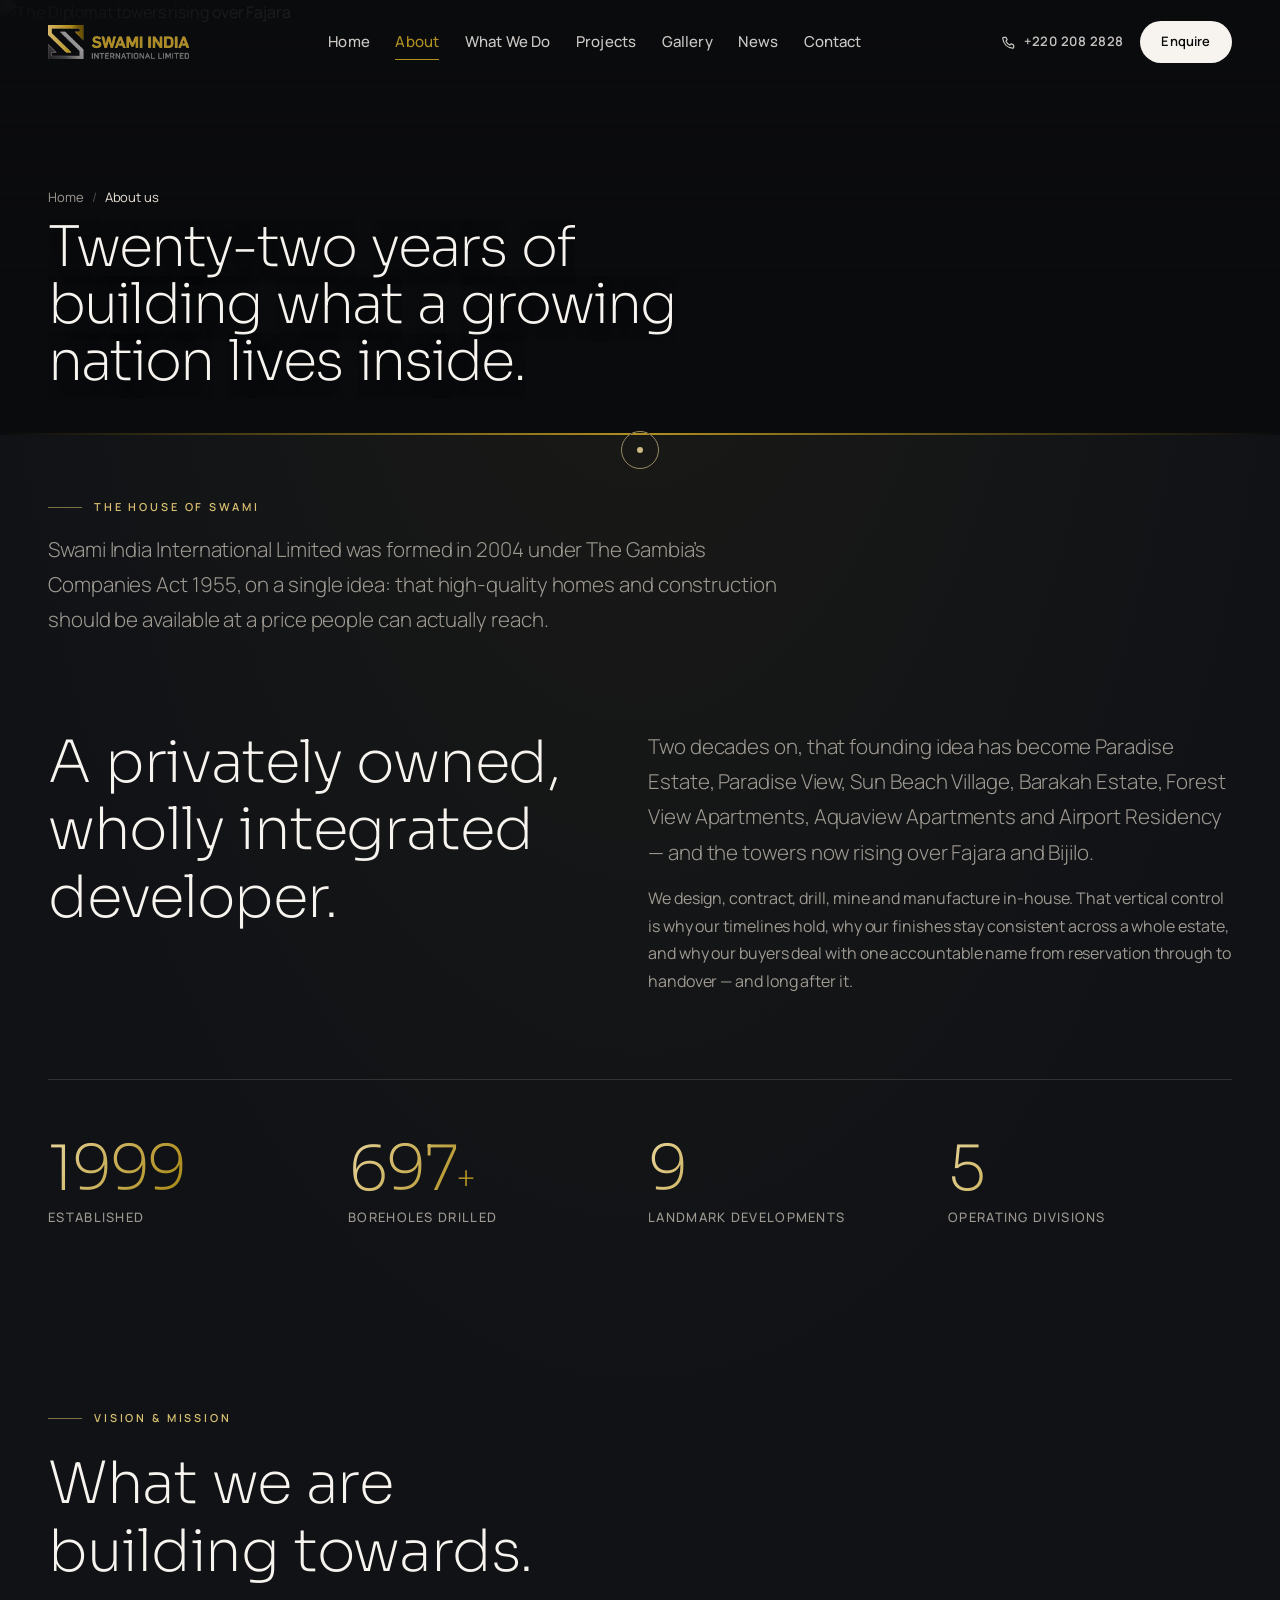
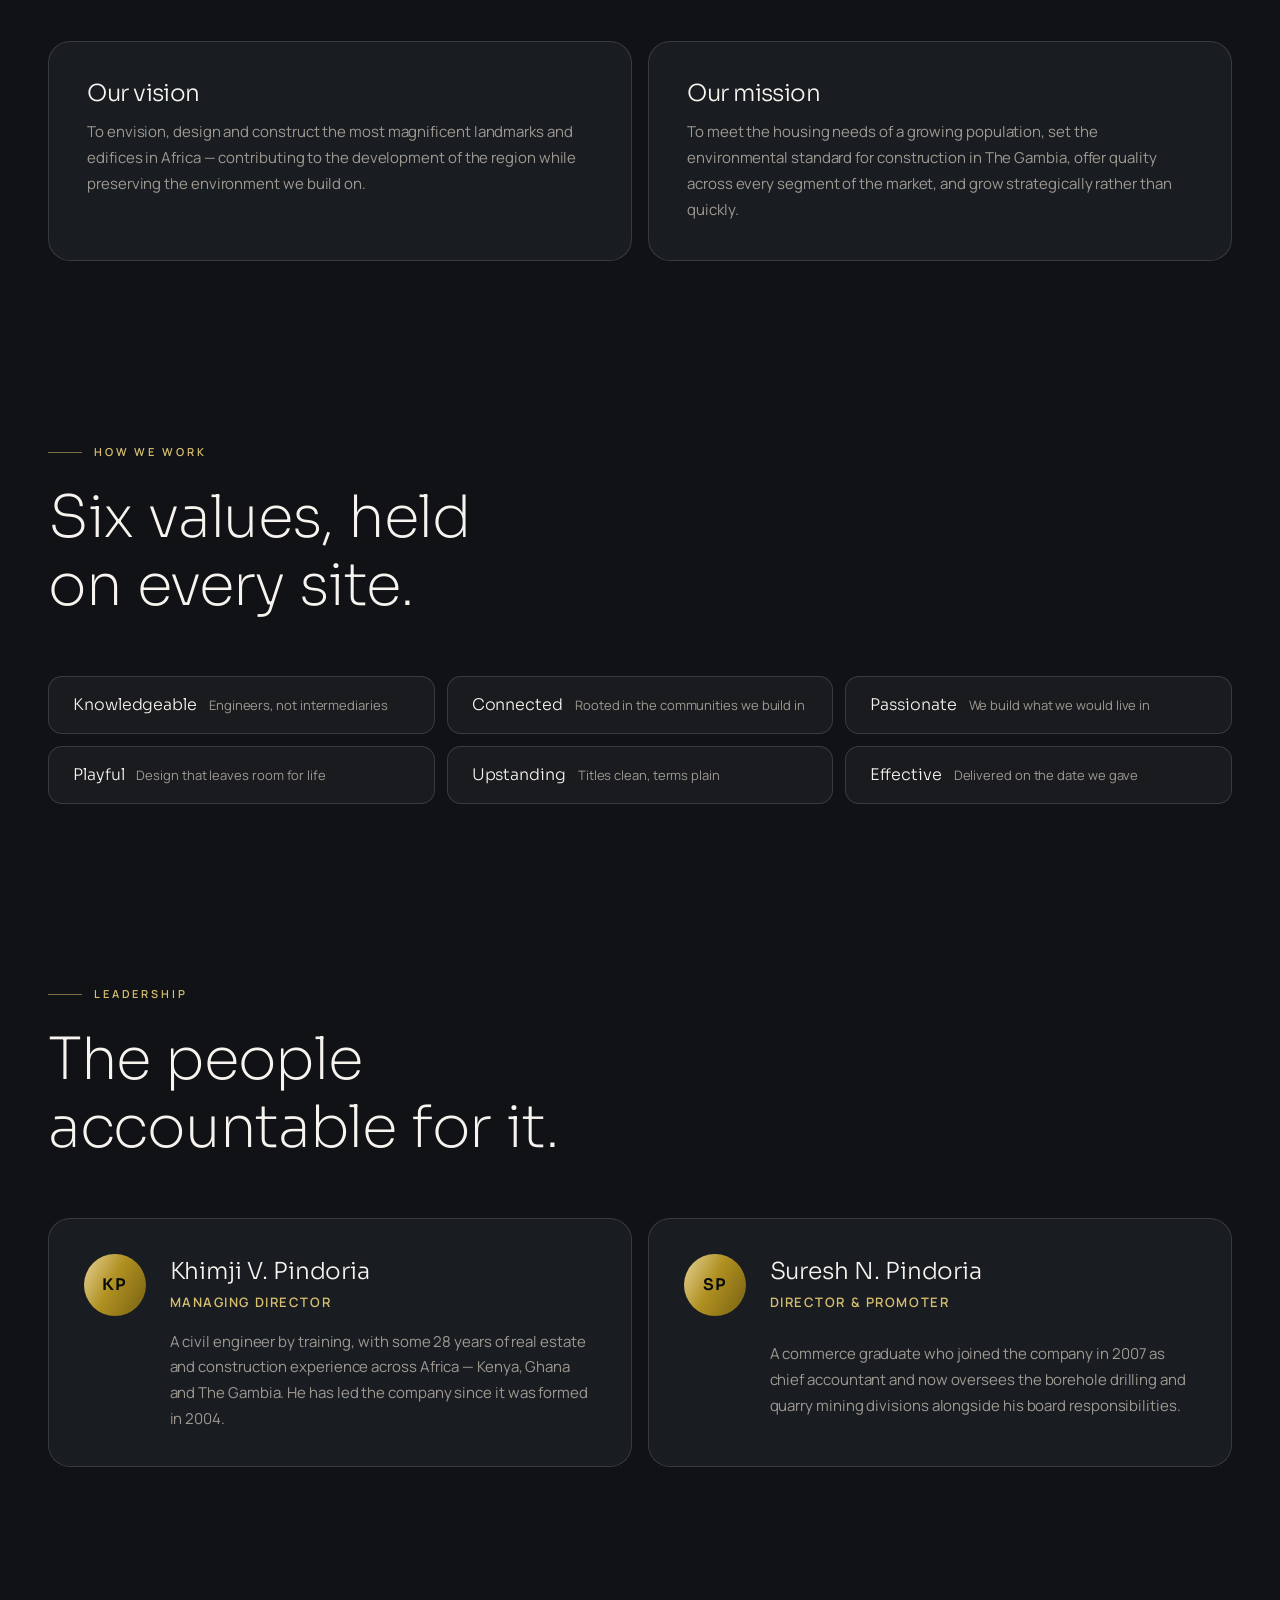
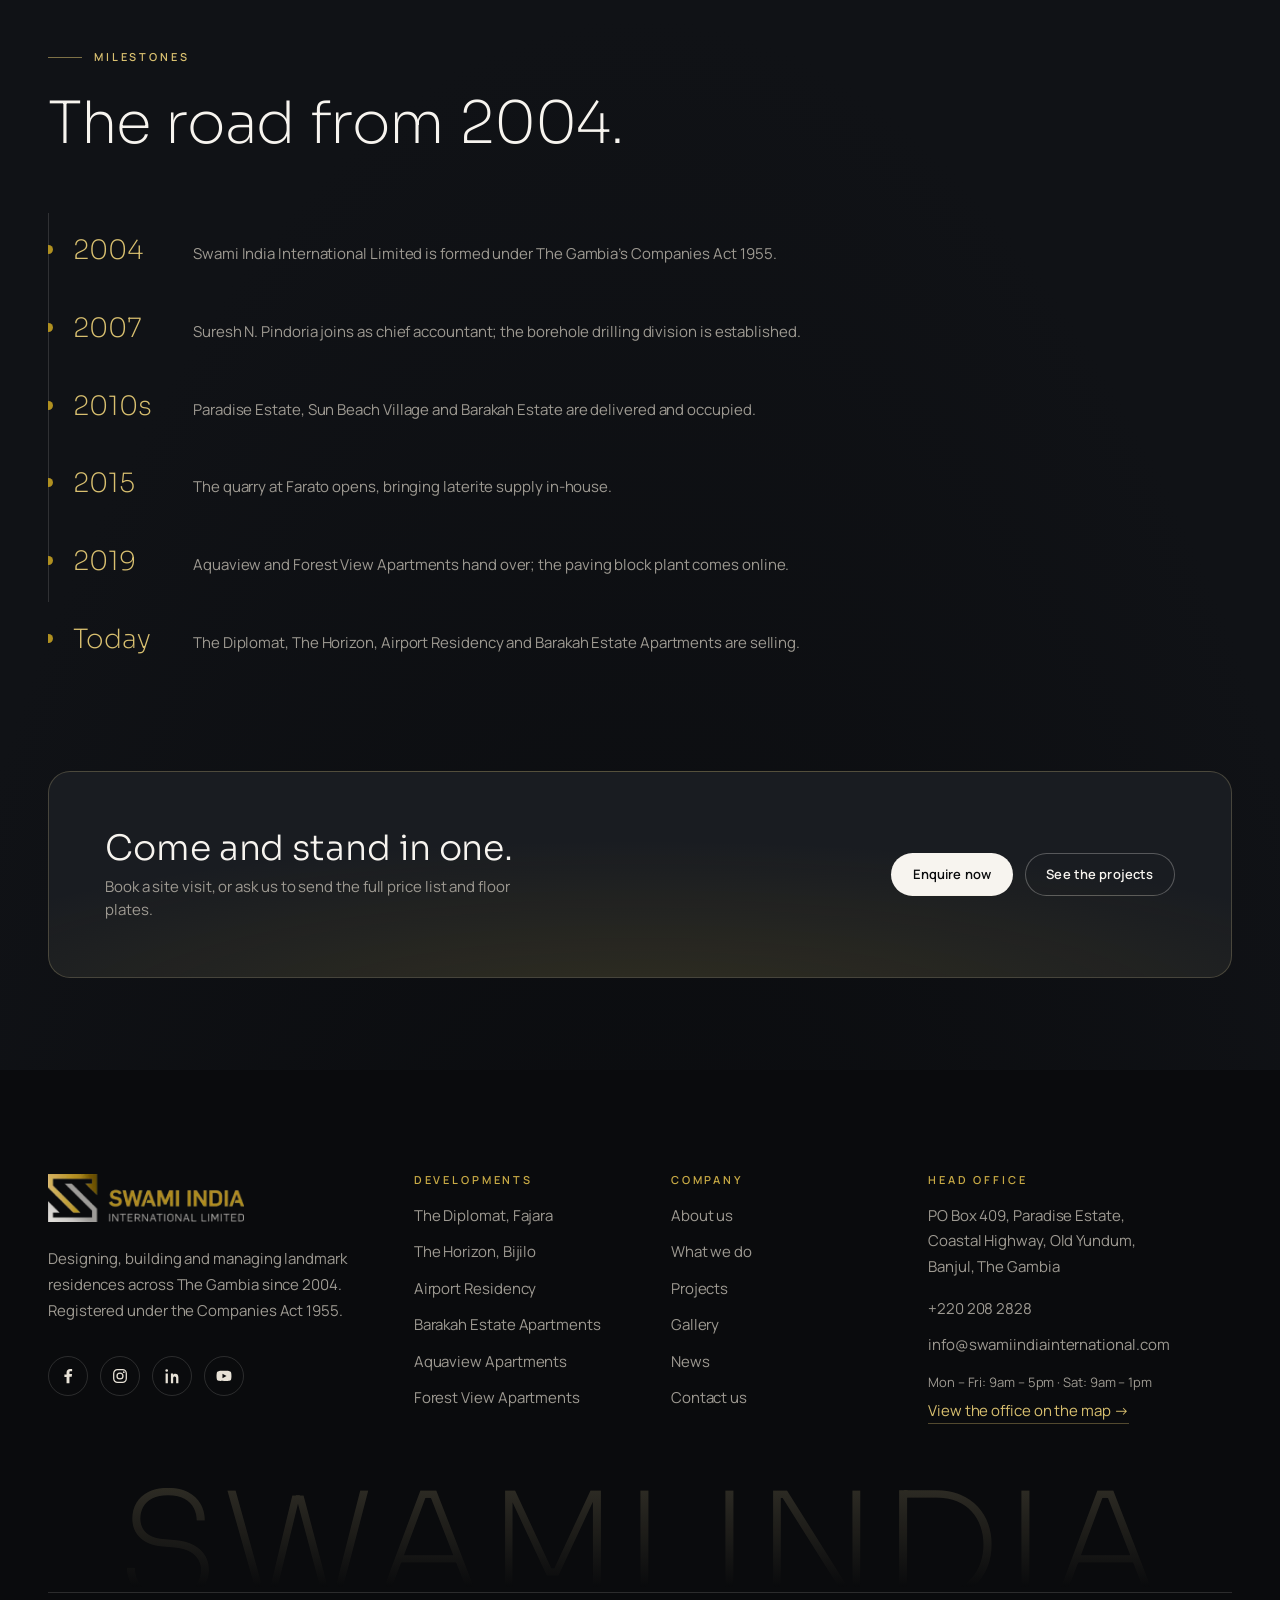
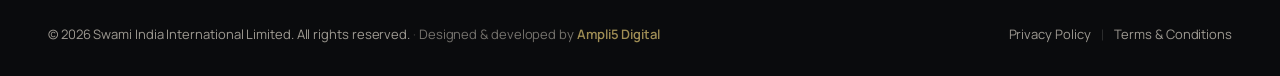
==== about-us.html @ f296ffaa "new pages design" ====
<!DOCTYPE html>
<html lang="en" class="no-js">
<head>
<meta charset="utf-8">
<meta name="viewport" content="width=device-width, initial-scale=1, viewport-fit=cover">
<meta name="theme-color" content="#0A0B0D">

<title>About Us — Swami India International Limited</title>
<meta name="description" content="Formed in 2004 under The Gambia's Companies Act 1955, Swami India International is a privately owned, wholly integrated developer, contractor and materials supplier.">
<link rel="canonical" href="https://www.swamiindiainternational.com/about-us/">

<meta property="og:type" content="website">
<meta property="og:site_name" content="Swami India International Limited">
<meta property="og:title" content="About Us — Swami India International Limited">
<meta property="og:description" content="Formed in 2004 under The Gambia's Companies Act 1955, Swami India International is a privately owned, wholly integrated developer, contractor and materials supplier.">
<meta property="og:url" content="https://www.swamiindiainternational.com/about-us/">
<meta property="og:image" content="https://www.swamiindiainternational.com/og-image.jpg">
<meta name="twitter:card" content="summary_large_image">

<link rel="preconnect" href="https://fonts.googleapis.com">
<link rel="preconnect" href="https://fonts.gstatic.com" crossorigin>
<!-- Fonts load without blocking first paint; display=swap paints fallback text immediately. -->
<link rel="preload" as="style" href="https://fonts.googleapis.com/css2?family=Sora:wght@200;300;400;600&family=Manrope:wght@300;400;500;600;700&display=swap">
<link rel="stylesheet" href="https://fonts.googleapis.com/css2?family=Sora:wght@200;300;400;600&family=Manrope:wght@300;400;500;600;700&display=swap" media="print" onload="this.media='all';this.onload=null">
<noscript><link rel="stylesheet" href="https://fonts.googleapis.com/css2?family=Sora:wght@200;300;400;600&family=Manrope:wght@300;400;500;600;700&display=swap"></noscript>
<link rel="preload" as="image" href="https://images.unsplash.com/photo-1545324418-cc1a3fa10c00?w=1600&q=68&auto=format&fit=crop" fetchpriority="high">

<link rel="stylesheet" href="assets/css/tokens.css">
<link rel="stylesheet" href="assets/css/main.css">
<link rel="stylesheet" href="assets/css/pages.css">

<script>document.documentElement.className = document.documentElement.className.replace('no-js','js');</script>

<script type="application/ld+json">
{"@context":"https://schema.org","@type":"AboutPage","name":"About Swami India International Limited",
"url":"https://www.swamiindiainternational.com/about-us/",
"mainEntity":{"@type":"Organization","name":"Swami India International Limited","foundingDate":"2004",
"description":"A privately owned, diversified real estate developer and contractor in The Gambia, formed in 2004 under the Companies Act 1955.",
"employee":[{"@type":"Person","name":"Khimji V. Pindoria","jobTitle":"Managing Director"},
{"@type":"Person","name":"Suresh N. Pindoria","jobTitle":"Director & Promoter"}]}}
</script>
<script type="application/ld+json">
{"@context":"https://schema.org","@type":"BreadcrumbList","itemListElement":[{"@type":"ListItem","position":1,"name":"Home","item":"https://www.swamiindiainternational.com/"},{"@type":"ListItem","position":2,"name":"About us","item":"https://www.swamiindiainternational.com/about-us/"}]}
</script>
</head>

<body class="on-dark subpage" id="top">

<div class="cursor" id="cursor" aria-hidden="true">
  <div class="cursor__dot"></div>
  <div class="cursor__ring"><span class="cursor__label"></span></div>
</div>

<div class="progress" aria-hidden="true"><span class="progress__bar" id="progressBar"></span></div>

<a class="skip-link" href="#main">Skip to content</a>

<!-- ══════════════════════════════ NAV ══════════════════════════════ -->
<header class="nav" id="nav">
  <div class="nav__inner">

    <a class="brand" href="index.html" aria-label="Swami India International — home">
      <img class="brand__logo brand__logo--light" src="assets/img/logo-light.png"
           alt="Swami India International" width="214" height="53" fetchpriority="high">
      <img class="brand__logo brand__logo--dark" src="assets/img/logo.png"
           alt="" aria-hidden="true" width="214" height="53">
    </a>

    <nav class="nav__links" aria-label="Primary">
      <a href="index.html">Home</a>
      <a href="about-us.html" class="is-current" aria-current="page">About</a>
      <a href="services.html">What We Do</a>
      <span class="nav__sub">
        <a href="projects.html">Projects</a>
        <span class="nav__drop">
          <a href="the-diplomat.html">The Diplomat<small>Fajara · Kanifing</small></a>
          <a href="the-horizon.html">The Horizon<small>Bijilo · Facing the Atlantic</small></a>
          <a href="airport-residency.html">Airport Residency<small>Old Yundum</small></a>
          <a href="project-detail.html">Barakah Estate Apartments<small>Kololi</small></a>
          <a href="projects.html">All developments</a>
        </span>
      </span>
      <a href="gallery.html">Gallery</a>
      <a href="news.html">News</a>
      <a href="contact.html">Contact</a>
    </nav>

    <div class="nav__actions">
      <a class="nav__tel" href="tel:+2202082828">
        <svg viewBox="0 0 16 16" fill="none" aria-hidden="true"><path d="M5.2 2.5 6.6 5 5.3 6.6a8 8 0 0 0 4.1 4.1L11 9.4l2.5 1.4v2.4c0 .6-.5 1-1.1.9C6.6 13.5 2.5 9.4 1.9 3.6c-.1-.6.3-1.1.9-1.1h2.4Z" stroke="currentColor" stroke-width="1.3" stroke-linejoin="round"/></svg>
        <span>+220 208 2828</span>
      </a>
      <a class="btn btn--solid btn--sm" href="contact.html" data-magnetic><span>Enquire</span></a>
      <button class="burger" id="burger" aria-label="Open menu" aria-expanded="false" aria-controls="menu">
        <span></span><span></span>
      </button>
    </div>

  </div>
</header>

<!-- Full-screen menu overlay -->
<div class="menu" id="menu" role="dialog" aria-modal="true" aria-label="Site menu" hidden>
  <div class="menu__bg" aria-hidden="true"></div>
  <div class="menu__inner">
    <nav class="menu__nav" aria-label="Menu">
      <a href="index.html"><i>01</i><span>Home</span></a>
      <a href="about-us.html"><i>02</i><span>About</span></a>
      <a href="services.html"><i>03</i><span>What We Do</span></a>
      <a href="projects.html"><i>04</i><span>Projects</span></a>
      <a href="gallery.html"><i>05</i><span>Gallery</span></a>
      <a href="news.html"><i>06</i><span>News</span></a>
      <a href="contact.html"><i>07</i><span>Contact</span></a>
    </nav>
    <div class="menu__aside">
      <div class="menu__block">
        <h3 class="eyebrow">Head Office</h3>
        <p>Paradise Estate, Coastal Highway<br>Old Yundum, Banjul, The&nbsp;Gambia</p>
      </div>
      <div class="menu__block">
        <h3 class="eyebrow">Speak to us</h3>
        <p>
          <a href="tel:+2202082828">+220 208 2828</a><br>
          <a href="mailto:info@swamiindiainternational.com">info@swamiindiainternational.com</a>
        </p>
      </div>
      <div class="menu__social">
        <a href="#" aria-label="Facebook">Facebook</a>
        <a href="#" aria-label="Instagram">Instagram</a>
        <a href="#" aria-label="LinkedIn">LinkedIn</a>
        <a href="#" aria-label="YouTube">YouTube</a>
      </div>
    </div>
  </div>
</div>

<main id="main">
<!-- ══════════════════════════ PAGE HEADER ══════════════════════════ -->
<!-- ══════════════════════════ PAGE HERO ══════════════════════════ -->
<!-- ══════════════════════════ HEADER BANNER ══════════════════════════
     Image + H1 + breadcrumb only. Everything else opens the content below.
     ═══════════════════════════════════════════════════════════════════ -->
<section class="phero">
  <img class="phero__img" src="https://images.unsplash.com/photo-1545324418-cc1a3fa10c00?w=1600&q=68&auto=format&fit=crop" alt="The Diplomat towers rising over Fajara" width="1600" height="900" fetchpriority="high" decoding="async">
  <div class="shell">
    <div class="phero__inner">
      <ol class="crumb">
      <li><a href="index.html">Home</a></li>
      <li><span aria-current="page">About us</span></li>
      </ol>
      <h1 class="phead__title" data-split="words">Twenty-two years of building what a growing nation lives inside.</h1>
    </div>
  </div>
</section>

<section class="pintro">
  <div class="shell">
    <p class="eyebrow eyebrow--light pintro__eyebrow" data-reveal="fade"><span class="eyebrow__rule"></span>The House of Swami</p>
    <p class="pintro__lead" data-reveal="up" data-reveal-delay="180">
        Swami India International Limited was formed in 2004 under The Gambia&rsquo;s
        Companies Act 1955, on a single idea: that high-quality homes and
        construction should be available at a price people can actually reach.
      </p>
  </div>
</section>

<!-- ══════════════════════════ THE STORY ══════════════════════════ -->
<section class="section-sm">
  <div class="shell">
    <div class="duo">
      <div>
        <h2 class="h2" data-split="words">A privately owned, wholly integrated developer.</h2>
      </div>
      <div>
        <p class="lead lead--muted" data-reveal="up">
          Two decades on, that founding idea has become Paradise Estate, Paradise
          View, Sun Beach Village, Barakah Estate, Forest View Apartments,
          Aquaview Apartments and Airport Residency — and the towers now rising
          over Fajara and Bijilo.
        </p>
        <p class="body-muted" data-reveal="up" data-reveal-delay="120" style="margin-top:var(--sp-4)">
          We design, contract, drill, mine and manufacture in-house. That vertical
          control is why our timelines hold, why our finishes stay consistent
          across a whole estate, and why our buyers deal with one accountable
          name from reservation through to handover — and long after it.
        </p>
      </div>
    </div>

    <div class="stats" data-reveal="stagger">
      <div class="stat">
        <strong class="stat__num" data-count="2004" data-count-raw="1" data-count-dur="1800">0</strong>
        <span class="stat__label">Established</span>
      </div>
      <div class="stat">
        <strong class="stat__num"><span data-count="700" data-count-dur="2000">0</span><i>+</i></strong>
        <span class="stat__label">Boreholes drilled</span>
      </div>
      <div class="stat">
        <strong class="stat__num"><span data-count="9" data-count-dur="1400">0</span></strong>
        <span class="stat__label">Landmark developments</span>
      </div>
      <div class="stat">
        <strong class="stat__num"><span data-count="5" data-count-dur="1200">0</span></strong>
        <span class="stat__label">Operating divisions</span>
      </div>
    </div>
  </div>
</section>

<!-- ══════════════════════════ VISION & MISSION ══════════════════════════ -->
<section class="section-sm">
  <div class="shell">
    <header class="section-head">
      <p class="eyebrow eyebrow--light" data-reveal="fade"><span class="eyebrow__rule"></span>Vision &amp; mission</p>
      <h2 class="h2" data-split="words">What we are building towards.</h2>
    </header>

    <div class="duo" data-reveal="stagger">
      <article class="pnl">
        <h3 class="pnl__title">Our vision</h3>
        <p>
          To envision, design and construct the most magnificent landmarks and
          edifices in Africa — contributing to the development of the region
          while preserving the environment we build on.
        </p>
      </article>
      <article class="pnl">
        <h3 class="pnl__title">Our mission</h3>
        <p>
          To meet the housing needs of a growing population, set the
          environmental standard for construction in The Gambia, offer quality
          across every segment of the market, and grow strategically rather
          than quickly.
        </p>
      </article>
    </div>
  </div>
</section>

<!-- ══════════════════════════ VALUES ══════════════════════════ -->
<section class="section-sm">
  <div class="shell">
    <header class="section-head">
      <p class="eyebrow eyebrow--light" data-reveal="fade"><span class="eyebrow__rule"></span>How we work</p>
      <h2 class="h2" data-split="words">Six values, held on every site.</h2>
    </header>

    <div class="values" data-reveal="stagger">
      <div class="value"><b>Knowledgeable</b><span>Engineers, not intermediaries</span></div>
      <div class="value"><b>Connected</b><span>Rooted in the communities we build in</span></div>
      <div class="value"><b>Passionate</b><span>We build what we would live in</span></div>
      <div class="value"><b>Playful</b><span>Design that leaves room for life</span></div>
      <div class="value"><b>Upstanding</b><span>Titles clean, terms plain</span></div>
      <div class="value"><b>Effective</b><span>Delivered on the date we gave</span></div>
    </div>
  </div>
</section>

<!-- ══════════════════════════ LEADERSHIP ══════════════════════════ -->
<section class="section-sm">
  <div class="shell">
    <header class="section-head">
      <p class="eyebrow eyebrow--light" data-reveal="fade"><span class="eyebrow__rule"></span>Leadership</p>
      <h2 class="h2" data-split="words">The people accountable for it.</h2>
    </header>

    <div class="leads" data-reveal="stagger">
      <article class="lead-card">
        <div class="lead-card__mark" aria-hidden="true">KP</div>
        <div class="lead-card__who">
          <strong>Khimji V. Pindoria</strong>
          <span>Managing Director</span>
        </div>
        <p>
          A civil engineer by training, with some 28 years of real estate and
          construction experience across Africa — Kenya, Ghana and The Gambia.
          He has led the company since it was formed in 2004.
        </p>
      </article>

      <article class="lead-card">
        <div class="lead-card__mark" aria-hidden="true">SP</div>
        <div class="lead-card__who">
          <strong>Suresh N. Pindoria</strong>
          <span>Director &amp; Promoter</span>
        </div>
        <p>
          A commerce graduate who joined the company in 2007 as chief accountant
          and now oversees the borehole drilling and quarry mining divisions
          alongside his board responsibilities.
        </p>
      </article>
    </div>
  </div>
</section>

<!-- ══════════════════════════ MILESTONES ══════════════════════════ -->
<section class="section-sm">
  <div class="shell">
    <header class="section-head">
      <p class="eyebrow eyebrow--light" data-reveal="fade"><span class="eyebrow__rule"></span>Milestones</p>
      <h2 class="h2" data-split="words">The road from 2004.</h2>
    </header>

    <div class="mstones" data-reveal="stagger">
      <div class="mstone"><b>2004</b><span>Swami India International Limited is formed under The Gambia&rsquo;s Companies Act 1955.</span></div>
      <div class="mstone"><b>2007</b><span>Suresh N. Pindoria joins as chief accountant; the borehole drilling division is established.</span></div>
      <div class="mstone"><b>2010s</b><span>Paradise Estate, Sun Beach Village and Barakah Estate are delivered and occupied.</span></div>
      <div class="mstone"><b>2015</b><span>The quarry at Farato opens, bringing laterite supply in-house.</span></div>
      <div class="mstone"><b>2019</b><span>Aquaview and Forest View Apartments hand over; the paving block plant comes online.</span></div>
      <div class="mstone"><b>Today</b><span>The Diplomat, The Horizon, Airport Residency and Barakah Estate Apartments are selling.</span></div>
    </div>

    <div class="endcta" data-reveal="up">
      <div>
        <p class="endcta__title">Come and stand in one.</p>
        <p class="endcta__lead">Book a site visit, or ask us to send the full price list and floor plates.</p>
      </div>
      <div class="endcta__act">
        <a class="btn btn--solid btn--sm" href="contact.html" data-magnetic><span>Enquire now</span></a>
        <a class="btn btn--ghost btn--ghost-light btn--sm" href="projects.html"><span>See the projects</span></a>
      </div>
    </div>
  </div>
</section></main>


<!-- ══════════════════════════════ FOOTER ══════════════════════════════ -->
<footer class="footer on-dark">
  <div class="shell">

    <div class="footer__top">

      <div class="footer__brand">
        <a class="brand brand--lg" href="index.html">
          <img class="brand__logo" src="assets/img/logo-light.png"
               alt="Swami India International" width="214" height="53" loading="lazy">
        </a>
        <p class="footer__blurb">
          Designing, building and managing landmark residences across The Gambia
          since 2004. Registered under the Companies Act 1955.
        </p>
        <ul class="footer__social">
          <li><a href="#" aria-label="Facebook"><svg viewBox="0 0 20 20" fill="currentColor"><path d="M11.6 18v-7.3h2.5l.4-2.8h-2.9V6.1c0-.8.2-1.4 1.4-1.4h1.6V2.2c-.3 0-1.2-.1-2.3-.1-2.3 0-3.9 1.4-3.9 4v2.2H6v2.8h2.4V18h3.2Z"/></svg></a></li>
          <li><a href="#" aria-label="Instagram"><svg viewBox="0 0 20 20" fill="none"><rect x="3" y="3" width="14" height="14" rx="4.2" stroke="currentColor" stroke-width="1.4"/><circle cx="10" cy="10" r="3.3" stroke="currentColor" stroke-width="1.4"/><circle cx="14.2" cy="5.8" r="1" fill="currentColor"/></svg></a></li>
          <li><a href="#" aria-label="LinkedIn"><svg viewBox="0 0 20 20" fill="currentColor"><path d="M5.4 7.2H2.9V18h2.5V7.2ZM4.1 2.4a1.5 1.5 0 1 0 0 3 1.5 1.5 0 0 0 0-3ZM17.1 18h-2.5v-5.3c0-1.3-.5-2.1-1.6-2.1-.9 0-1.4.6-1.6 1.2-.1.2-.1.5-.1.8V18H8.8s0-9.5 0-10.8h2.5v1.5c.3-.5 1-1.3 2.5-1.3 1.8 0 3.3 1.2 3.3 3.9V18Z"/></svg></a></li>
          <li><a href="#" aria-label="YouTube"><svg viewBox="0 0 20 20" fill="currentColor"><path d="M18 6.6c-.2-1.2-.8-1.8-2-2C14.3 4.3 10 4.3 10 4.3s-4.3 0-6 .3c-1.2.2-1.8.8-2 2C1.7 8 1.7 10 1.7 10s0 2 .3 3.4c.2 1.2.8 1.8 2 2 1.7.3 6 .3 6 .3s4.3 0 6-.3c1.2-.2 1.8-.8 2-2 .3-1.4.3-3.4.3-3.4s0-2-.3-3.4ZM8.3 12.6V7.4l4.5 2.6-4.5 2.6Z"/></svg></a></li>
        </ul>
      </div>

      <nav class="footer__col" aria-label="Developments">
        <h3 class="eyebrow">Developments</h3>
        <ul>
          <li><a href="the-diplomat.html">The Diplomat, Fajara</a></li>
          <li><a href="the-horizon.html">The Horizon, Bijilo</a></li>
          <li><a href="airport-residency.html">Airport Residency</a></li>
          <li><a href="projects.html#ongoing">Barakah Estate Apartments</a></li>
          <li><a href="projects.html#completed">Aquaview Apartments</a></li>
          <li><a href="projects.html#completed">Forest View Apartments</a></li>
        </ul>
      </nav>

      <nav class="footer__col" aria-label="Company">
        <h3 class="eyebrow">Company</h3>
        <ul>
          <li><a href="about-us.html">About us</a></li>
          <li><a href="services.html">What we do</a></li>
          <li><a href="projects.html">Projects</a></li>
          <li><a href="gallery.html">Gallery</a></li>
          <li><a href="news.html">News</a></li>
          <li><a href="contact.html">Contact us</a></li>
        </ul>
      </nav>

      <div class="footer__col footer__col--contact">
        <h3 class="eyebrow">Head Office</h3>
        <address>
          PO Box 409, Paradise Estate,<br>
          Coastal Highway, Old Yundum,<br>
          Banjul, The Gambia
        </address>
        <ul class="footer__contact">
          <li><a href="tel:+2202082828">+220 208 2828</a></li>
          <li><a href="mailto:info@swamiindiainternational.com">info@swamiindiainternational.com</a></li>
        </ul>

        <p class="footer__hours">Mon – Fri: 9am – 5pm · Sat: 9am – 1pm</p>
        <a class="footer__maplink" href="contact.html#offices">View the office on the map →</a>
      </div>

    </div>

    <div class="footer__watermark" aria-hidden="true">SWAMI INDIA</div>

    <div class="footer__bottom">
      <p class="footer__copy">
        © <span id="year">2026</span> Swami India International Limited. All rights reserved.
        <i>Designed &amp; developed by <b>Ampli5 Digital</b></i>
      </p>
      <nav class="footer__legal" aria-label="Legal">
        <a href="#">Privacy Policy</a>
        <a href="#">Terms &amp; Conditions</a>
      </nav>
    </div>

  </div>
</footer>

<!-- ══════════════════════════════ LIGHTBOX ══════════════════════════════ -->
<div class="lightbox" id="lightbox" role="dialog" aria-modal="true" aria-label="Image viewer" hidden>
  <button class="lightbox__close" data-lb-close aria-label="Close viewer">
    <svg viewBox="0 0 24 24" fill="none"><path d="m6 6 12 12M18 6 6 18" stroke="currentColor" stroke-width="1.5" stroke-linecap="round"/></svg>
  </button>
  <button class="lightbox__nav lightbox__nav--prev" data-lb-prev aria-label="Previous image">
    <svg viewBox="0 0 24 24" fill="none"><path d="M15 5 8 12l7 7" stroke="currentColor" stroke-width="1.5" stroke-linecap="round" stroke-linejoin="round"/></svg>
  </button>
  <button class="lightbox__nav lightbox__nav--next" data-lb-next aria-label="Next image">
    <svg viewBox="0 0 24 24" fill="none"><path d="m9 5 7 7-7 7" stroke="currentColor" stroke-width="1.5" stroke-linecap="round" stroke-linejoin="round"/></svg>
  </button>
  <figure class="lightbox__figure">
    <img id="lightboxImg" src="" alt="">
    <figcaption><span id="lightboxCap"></span><i id="lightboxCount"></i></figcaption>
  </figure>
</div>

<script src="assets/js/main.js" defer></script>
</body>
</html>
---- assets/css/tokens.css ----
/* ==========================================================================
   SWAMI INDIA INTERNATIONAL — "ATLANTIC LINE" DESIGN SYSTEM
   tokens.css — the single source of truth for the visual language.
   Change a value here and it propagates everywhere.
   ========================================================================== */

:root {

  /* ------------------------------------------------------------------
     1. COLOUR — NEUTRALS
     A warm-neutral ramp. Every grey carries a trace of earth so that
     photography of laterite, sand and concrete sits naturally on it.
     ------------------------------------------------------------------ */
  --c-ink:        #0A0B0D;   /* deepest ground — footer, hero scrim      */
  --c-onyx:       #101216;   /* dark section base                        */
  --c-graphite:   #191C21;   /* raised dark surface / cards              */
  --c-slate:      #2B2F36;   /* dark borders, muted dark text            */
  --c-ash:        #6B6F77;   /* secondary text on light                  */
  --c-stone:      #9E9A92;   /* tertiary text, warm mid grey             */
  --c-mist:       #D8D2C7;   /* hairlines on light                       */
  --c-linen:      #E8E2D7;   /* soft filled surface                      */
  --c-ivory:      #F7F4EF;   /* page background — warm paper             */
  --c-white:      #FFFFFF;

  /* ------------------------------------------------------------------
     2. COLOUR — ACCENT: SWAMI BRAND GOLD

     Anchored on #B09020, sampled directly from the company logo
     (assets/img/logo.png). The ramp is built around that single fixed
     point so the logo and every UI accent read as one system — a warmer
     bronze alongside this yellow-gold logo reads as two different metals.

     500 is the brand gold exactly. Do not alter it.
     700 and 300 exist because 500 fails contrast at small sizes:
       500 on ivory = 2.8:1  ✗   →  use 700 (5.5:1) for small text on light
       500 on ink   = 6.3:1  ✓       use 300 (10.8:1) for small text on dark
     ------------------------------------------------------------------ */
  --c-gold-50:  #FBF7E9;
  --c-gold-100: #F4ECCC;
  --c-gold-200: #E7D49B;   /* gradient highlight                        */
  --c-gold-300: #D9C070;   /* small text / eyebrows ON DARK   (10.8:1)  */
  --c-gold-400: #C8AA45;
  --c-gold-500: #B09020;   /* ◆ BRAND GOLD — sampled from the logo      */
  --c-gold-600: #93781A;
  --c-gold-700: #776114;   /* small text / eyebrows ON LIGHT   (5.5:1)  */
  --c-gold-800: #5C4B10;
  --c-gold-900: #3D3209;

  /* Semantic aliases — use these in components, not raw ramps. */
  --c-accent:        var(--c-gold-500);
  --c-accent-soft:   var(--c-gold-300);
  --c-accent-deep:   var(--c-gold-700);

  --c-bg:            var(--c-ivory);
  --c-bg-alt:        var(--c-linen);
  --c-bg-dark:       var(--c-ink);
  --c-surface:       var(--c-white);
  --c-text:          var(--c-ink);
  --c-text-muted:    var(--c-ash);
  --c-text-invert:   var(--c-ivory);
  --c-border:        rgba(10, 11, 13, 0.10);
  --c-border-soft:   rgba(10, 11, 13, 0.06);
  --c-border-invert: rgba(247, 244, 239, 0.14);

  /* Status */
  --c-selling:   #4E8C6A;
  --c-completed: var(--c-ash);

  /* ------------------------------------------------------------------
     3. GRADIENTS
     ------------------------------------------------------------------ */
  --grad-gold:  linear-gradient(118deg, #E7D49B 0%, #B09020 46%, #776114 100%);
  --grad-gold-r: linear-gradient(118deg, #776114 0%, #B09020 54%, #E7D49B 100%);
  --grad-hairline: linear-gradient(90deg, transparent, var(--c-gold-500), transparent);
  /* Kept light in the middle so the hero photograph reads clearly —
     dark only at the base (small text + index) and a whisper at the top
     for the nav. */
  --grad-scrim-b: linear-gradient(to top,
                    rgba(10,11,13,.86) 0%,
                    rgba(10,11,13,.5)  18%,
                    rgba(10,11,13,.12) 42%,
                    rgba(10,11,13,0)   68%);
  --grad-scrim-t: linear-gradient(to bottom,
                    rgba(10,11,13,.5)  0%,
                    rgba(10,11,13,.12) 38%,
                    rgba(10,11,13,0)   100%);
  /* Slow-drifting aurora used behind the CTA band */
  --grad-aurora:  radial-gradient(60% 80% at 20% 30%, rgba(176,144,32,.30), transparent 62%),
                  radial-gradient(50% 70% at 82% 66%, rgba(119,97,20,.26), transparent 60%),
                  radial-gradient(70% 60% at 50% 105%, rgba(231,212,155,.14), transparent 60%);

  /* ------------------------------------------------------------------
     4. GLASS
     Used sparingly: sticky nav, testimonial cards, floating badges.
     ------------------------------------------------------------------ */
  --glass-light-bg:     rgba(247, 244, 239, 0.72);
  --glass-light-border: rgba(255, 255, 255, 0.55);
  --glass-dark-bg:      rgba(25, 28, 33, 0.46);
  --glass-dark-border:  rgba(231,212,155, 0.16);
  --glass-blur:         18px;
  --glass-blur-strong:  30px;

  /* ------------------------------------------------------------------
     5. TYPOGRAPHY
     Sora     — display. Geometric, architectural; superb at hairline
                weights and very large sizes.
     Manrope  — text. Humanist warmth, excellent small-size legibility.
     ------------------------------------------------------------------ */
  --ff-display: 'Sora', 'Segoe UI', system-ui, -apple-system, sans-serif;
  --ff-text:    'Manrope', 'Segoe UI', system-ui, -apple-system, sans-serif;

  --fw-thin:      200;
  --fw-light:     300;
  --fw-regular:   400;
  --fw-medium:    500;
  --fw-semibold:  600;
  --fw-bold:      700;

  /* Fluid type scale. Ratio ≈ 1.28 at the small end, widening on desktop
     so the display sizes get genuinely dramatic without breaking mobile. */
  --fs-display: clamp(3.25rem, 1.35rem + 8.1vw, 9rem);      /*  52 → 144 */
  --fs-h1:      clamp(2.5rem,  1.45rem + 4.5vw, 5.25rem);   /*  40 →  84 */
  --fs-h2:      clamp(2rem,    1.32rem + 2.9vw, 3.75rem);   /*  32 →  60 */
  --fs-h3:      clamp(1.5rem,  1.22rem + 1.2vw, 2.25rem);   /*  24 →  36 */
  --fs-h4:      clamp(1.175rem,1.06rem + 0.5vw, 1.5rem);    /*  19 →  24 */
  --fs-lead:    clamp(1.0625rem, 1rem + 0.35vw, 1.3125rem); /*  17 →  21 */
  --fs-body:    1rem;
  --fs-sm:      0.9375rem;
  --fs-xs:      0.8125rem;
  --fs-eyebrow: 0.6875rem;
  --fs-mono:    0.75rem;

  --lh-tight:   0.98;
  --lh-display: 1.02;
  --lh-snug:    1.16;
  --lh-normal:  1.5;
  --lh-relaxed: 1.72;

  --ls-display: -0.035em;   /* large text needs negative tracking       */
  --ls-heading: -0.022em;
  --ls-normal:  -0.005em;
  --ls-wide:     0.06em;
  --ls-eyebrow:  0.26em;    /* the signature luxury micro-label          */

  /* ------------------------------------------------------------------
     6. SPACING — 4px base, named so intent survives refactors
     ------------------------------------------------------------------ */
  --sp-1:  0.25rem;   /*   4 */
  --sp-2:  0.5rem;    /*   8 */
  --sp-3:  0.75rem;   /*  12 */
  --sp-4:  1rem;      /*  16 */
  --sp-5:  1.5rem;    /*  24 */
  --sp-6:  2rem;      /*  32 */
  --sp-7:  2.5rem;    /*  40 */
  --sp-8:  3rem;      /*  48 */
  --sp-9:  4rem;      /*  64 */
  --sp-10: 5rem;      /*  80 */
  --sp-11: 6.5rem;    /* 104 */
  --sp-12: 8rem;      /* 128 */
  --sp-13: 10rem;     /* 160 */

  /* Vertical rhythm between major sections — the single most important
     spacing decision on a luxury page. Generous, and it scales. */
  --section-y:    clamp(5rem, 3rem + 8vw, 10.5rem);
  --section-y-sm: clamp(3.5rem, 2.5rem + 4vw, 6rem);

  /* ------------------------------------------------------------------
     7. LAYOUT
     ------------------------------------------------------------------ */
  --max-w:        1440px;   /* outer shell                              */
  --max-w-content:1180px;   /* standard content width                   */
  --max-w-text:   62ch;     /* optimal measure for body copy            */
  --gutter:       clamp(1.25rem, 0.6rem + 3vw, 4.5rem);
  --grid-gap:     clamp(1.25rem, 0.8rem + 1.6vw, 2.5rem);
  --nav-h:        84px;
  --nav-h-sm:     68px;

  /* ------------------------------------------------------------------
     8. RADII
     ------------------------------------------------------------------ */
  --r-xs:   4px;
  --r-sm:   8px;
  --r-md:   14px;
  --r-lg:   22px;
  --r-xl:   32px;
  --r-2xl:  44px;
  --r-pill: 999px;

  /* ------------------------------------------------------------------
     9. ELEVATION — warm-tinted, multi-layer, low opacity.
     Never a single hard shadow; luxury depth is always stacked and soft.
     ------------------------------------------------------------------ */
  --sh-xs: 0 1px 2px rgba(10,11,13,.04);
  --sh-sm: 0 1px 2px rgba(10,11,13,.04), 0 3px 10px rgba(10,11,13,.045);
  --sh-md: 0 2px 6px rgba(10,11,13,.05), 0 12px 30px rgba(10,11,13,.07);
  --sh-lg: 0 6px 18px rgba(10,11,13,.07), 0 28px 60px rgba(10,11,13,.11);
  --sh-xl: 0 12px 32px rgba(10,11,13,.09), 0 48px 100px rgba(10,11,13,.16);
  --sh-accent: 0 10px 30px rgba(176,144,32,.30);
  --sh-inset-hairline: inset 0 1px 0 rgba(255,255,255,.5);

  /* ------------------------------------------------------------------
     10. MOTION
     One easing family. `--e-out` is the house curve — a fast start that
     settles gently, which is what makes motion read as "expensive".
     ------------------------------------------------------------------ */
  --e-out:    cubic-bezier(0.22, 1, 0.36, 1);      /* house curve        */
  --e-in-out: cubic-bezier(0.65, 0, 0.35, 1);
  --e-soft:   cubic-bezier(0.33, 1, 0.68, 1);
  --e-spring: cubic-bezier(0.34, 1.56, 0.64, 1);   /* micro-interactions */

  --d-instant: 120ms;
  --d-fast:    260ms;
  --d-base:    520ms;
  --d-slow:    820ms;
  --d-xslow:   1300ms;
  --d-reveal:  1100ms;

  --stagger:   90ms;   /* delay between siblings in a staggered reveal  */

  /* ------------------------------------------------------------------
     11. IMAGE TREATMENT
     A single consistent grade unifies photography from mixed sources.
     Set --img-grade-sat to 1 and --img-grade-con to 1 to disable.
     ------------------------------------------------------------------ */
  --img-sat: 0.92;
  --img-con: 1.04;
  --img-bri: 1.0;
  --img-grade: saturate(var(--img-sat)) contrast(var(--img-con)) brightness(var(--img-bri));

  /* ------------------------------------------------------------------
     12. Z-INDEX — a flat, documented scale. No magic numbers elsewhere.
     ------------------------------------------------------------------ */
  --z-base:      1;
  --z-raised:    10;
  --z-sticky:    100;
  --z-nav:       200;
  --z-overlay:   300;
  --z-lightbox:  400;
  --z-cursor:    500;
  --z-preloader: 600;
}

/* ---------------------------------------------------------------------
   DARK CONTEXT
   Any section can opt into the inverted palette with class `.on-dark`.
   Components read the semantic aliases, so they invert automatically.
   --------------------------------------------------------------------- */
.on-dark {
  --c-bg:          var(--c-ink);
  --c-bg-alt:      var(--c-graphite);
  --c-surface:     var(--c-graphite);
  --c-text:        var(--c-ivory);
  --c-text-muted:  var(--c-stone);
  --c-text-invert: var(--c-ink);
  --c-border:      var(--c-border-invert);
  --c-border-soft: rgba(247, 244, 239, 0.07);
  color-scheme: dark;

  /* Re-declaring the alias is not enough on its own: `body { color: var(--c-text) }`
     already resolved to ink, and descendants inherit that computed colour.
     The declaration has to be re-applied here or every element that does not
     set its own colour (a bare .h2, for one) stays ink-on-ink and vanishes. */
  color: var(--c-text);
}

/* ---------------------------------------------------------------------
   REDUCED MOTION
   Collapse every duration to near-zero rather than removing the
   animation, so final states (opacity:1, transform:none) still apply.
   --------------------------------------------------------------------- */
@media (prefers-reduced-motion: reduce) {
  :root {
    --d-instant: 1ms; --d-fast: 1ms; --d-base: 1ms;
    --d-slow: 1ms; --d-xslow: 1ms; --d-reveal: 1ms;
    --stagger: 0ms;
  }
}
---- assets/css/main.css ----
/* ==========================================================================
   SWAMI INDIA INTERNATIONAL — "ATLANTIC LINE"
   main.css

   CONTENTS
   01  Reset & base
   02  Typography
   03  Layout primitives
   04  Reveal / split-text animation states
   05  Components  (eyebrow · button · link · glass · chips · card · sbtn)
   06  Preloader
   07  Custom cursor & scroll progress
   08  Navigation & menu overlay
   09  Hero
   10  Ticker / marquee
   11  About & statistics
   12  Developments index
   13  The Swami Standard
   14  Lifestyle parallax band
   15  Gallery & masonry
   16  Residents slider
   17  Partners
   18  CTA & forms
   19  Footer
   20  Lightbox
   21  Reduced motion & print

   Written mobile-first: base rules are the phone layout, `min-width`
   queries progressively enhance upward.
   ========================================================================== */


/* ==========================================================================
   01 · RESET & BASE
   ========================================================================== */

*, *::before, *::after { box-sizing: border-box; }

* { margin: 0; }

html {
  -webkit-text-size-adjust: 100%;
  scroll-behavior: smooth;
  scroll-padding-top: calc(var(--nav-h-sm) + 1rem);
}
@media (prefers-reduced-motion: reduce) { html { scroll-behavior: auto; } }

body {
  background: var(--c-bg);
  color: var(--c-text);
  font-family: var(--ff-text);
  font-size: var(--fs-body);
  font-weight: var(--fw-regular);
  line-height: var(--lh-normal);
  letter-spacing: var(--ls-normal);
  -webkit-font-smoothing: antialiased;
  -moz-osx-font-smoothing: grayscale;
  text-rendering: optimizeLegibility;
  overflow-x: hidden;
  /* Warm paper base so any gap between sections still reads as designed. */
  background-image: radial-gradient(120% 80% at 50% 0%, #FFFDFA 0%, var(--c-ivory) 55%);
}

body.is-locked { overflow: hidden; }

img, picture, svg, video { display: block; max-width: 100%; }
img, video { height: auto; }
/* Only supply the default where the markup hasn't stated one. A bare
   `svg { fill: none }` outranks the `fill="currentColor"` presentation
   attribute — CSS beats presentation attributes — which silently blanks
   every solid icon (social marks, the play triangle). */
svg:not([fill]) { fill: none; }

input, button, select, textarea { font: inherit; color: inherit; }
button { background: none; border: 0; cursor: pointer; }

a { color: inherit; text-decoration: none; }

ul, ol { list-style: none; padding: 0; }

address { font-style: normal; }

::selection { background: var(--c-gold-500); color: var(--c-ivory); }

:focus-visible {
  outline: 2px solid var(--c-gold-500);
  outline-offset: 3px;
  border-radius: var(--r-xs);
}

.skip-link {
  position: fixed; top: -100px; left: var(--sp-4);
  z-index: var(--z-preloader);
  background: var(--c-ink); color: var(--c-ivory);
  padding: var(--sp-3) var(--sp-5);
  border-radius: var(--r-pill);
  font-size: var(--fs-sm); font-weight: var(--fw-semibold);
  transition: top var(--d-fast) var(--e-out);
}
.skip-link:focus { top: var(--sp-4); }

/* Consistent photographic grade across all imagery */
.hero__slide img, .dev-row__thumb img, .dev__preview img,
.lifestyle__bg img, .masonry__item img, .lightbox__figure img {
  filter: var(--img-grade);
}


/* ==========================================================================
   02 · TYPOGRAPHY
   ========================================================================== */

h1, h2, h3, h4, .h1, .h2, .h3, .h4 {
  font-family: var(--ff-display);
  font-weight: var(--fw-thin);
  line-height: var(--lh-snug);
  letter-spacing: var(--ls-heading);
  text-wrap: balance;
}

.h2 {
  font-size: var(--fs-h2);
  line-height: var(--lh-snug);
  max-width: 18ch;
}
.section-head--center .h2 { max-width: 22ch; margin-inline: auto; }

.h3 { font-size: var(--fs-h3); font-weight: var(--fw-light); }

.lead {
  font-size: var(--fs-lead);
  font-weight: var(--fw-light);
  line-height: var(--lh-relaxed);
  color: var(--c-text-muted);
  max-width: var(--max-w-text);
}
.lead--muted { color: var(--c-stone); }

.body-muted {
  color: var(--c-text-muted);
  line-height: var(--lh-relaxed);
  max-width: var(--max-w-text);
}

/* The signature micro-label. Wide tracking is what makes it read luxury. */
.eyebrow {
  display: flex;
  align-items: center;
  gap: var(--sp-3);
  font-family: var(--ff-text);
  font-size: var(--fs-eyebrow);
  font-weight: var(--fw-semibold);
  letter-spacing: var(--ls-eyebrow);
  text-transform: uppercase;
  /* gold-700, not 600: at 11px on ivory the lighter tone measures 3.9:1
     and fails AA. This lands at 5.5:1. */
  color: var(--c-gold-700);
  margin-bottom: var(--sp-5);
}
.eyebrow--light { color: var(--c-gold-300); }
.eyebrow__rule {
  display: block;
  width: 34px; height: 1px;
  background: currentColor;
  opacity: .55;
  transform-origin: left;
}
.section-head--center .eyebrow { justify-content: center; }


/* ==========================================================================
   03 · LAYOUT PRIMITIVES
   ========================================================================== */

.shell {
  width: 100%;
  max-width: var(--max-w);
  margin-inline: auto;
  padding-inline: var(--gutter);
}

.section    { padding-block: var(--section-y); position: relative; }
.section-sm { padding-block: var(--section-y-sm); position: relative; }

/* Alternating background is what gives a long page its rhythm. */
.section:nth-of-type(even):not(.on-dark) { background: transparent; }

.section-head { margin-bottom: clamp(2.5rem, 1.5rem + 3vw, 5rem); }
.section-head--center { text-align: center; }
.section-head--split {
  display: grid;
  gap: var(--sp-5);
  align-items: end;
}
.section-head__aside {
  color: var(--c-text-muted);
  max-width: 40ch;
  line-height: var(--lh-relaxed);
  font-weight: var(--fw-light);
}
.section-head .lead { margin-top: var(--sp-5); }
.section-head--center .lead { margin-inline: auto; }

@media (min-width: 900px) {
  .section-head--split {
    grid-template-columns: 1.4fr 1fr;
    gap: var(--sp-9);
  }
  .section-head__aside { justify-self: end; text-align: right; }
}


/* ==========================================================================
   04 · REVEAL & SPLIT-TEXT ANIMATION STATES
   Only applied when JS is present, so a no-JS visitor sees everything.
   ========================================================================== */

.js [data-reveal] {
  will-change: opacity, transform;
  transition:
    opacity var(--d-reveal) var(--e-out),
    transform var(--d-reveal) var(--e-out),
    clip-path var(--d-reveal) var(--e-out);
  transition-delay: var(--rd, 0ms);
}

.js [data-reveal="fade"]  { opacity: 0; }
.js [data-reveal="up"]    { opacity: 0; transform: translate3d(0, 34px, 0); }
.js [data-reveal="scale"] { opacity: 0; transform: scale(.9); }

/* Image mask reveal: the picture uncovers itself from the bottom edge
   while easing out of a slight over-scale. */
.js [data-reveal="mask"] {
  clip-path: inset(0 0 100% 0);
  transform: scale(1.08);
}
.js [data-reveal].is-in {
  opacity: 1;
  transform: none;
  clip-path: inset(0 0 0 0);
}

/* Staggered children */
.js [data-reveal="stagger"] > * {
  opacity: 0;
  transform: translate3d(0, 26px, 0);
  transition: opacity var(--d-slow) var(--e-out), transform var(--d-slow) var(--e-out);
  transition-delay: calc(var(--i, 0) * var(--stagger) + var(--rd, 0ms));
}
.js [data-reveal="stagger"].is-in > * { opacity: 1; transform: none; }

/* --- Split text -------------------------------------------------------- */
.js [data-split] { opacity: 0; }
.js [data-split].is-split { opacity: 1; }

.line, .word {
  display: inline-block;
  vertical-align: top;
  overflow: hidden;
  /* Descenders would otherwise be clipped by the mask. */
  padding-bottom: .16em;
  margin-bottom: -.16em;
}
.line { display: block; }

.line__i, .word__i {
  display: inline-block;
  transform: translate3d(0, 115%, 0);
  transition:
    transform var(--d-reveal) var(--e-out),
    opacity var(--d-reveal) var(--e-out);
  transition-delay: var(--wd, 0ms);
  opacity: 0;
}
.is-in .line__i, .is-in .word__i { transform: none; opacity: 1; }

.word { margin-right: .26em; }


/* ==========================================================================
   05 · COMPONENTS
   ========================================================================== */

/* --- Button ------------------------------------------------------------- */
.btn {
  --btn-bg: var(--c-ink);
  --btn-fg: var(--c-ivory);
  position: relative;
  display: inline-flex;
  align-items: center;
  justify-content: center;
  gap: var(--sp-3);
  padding: 1.05rem 1.85rem;
  border-radius: var(--r-pill);
  font-family: var(--ff-text);
  font-size: var(--fs-sm);
  font-weight: var(--fw-semibold);
  letter-spacing: .01em;
  color: var(--btn-fg);
  background: var(--btn-bg);
  overflow: hidden;
  isolation: isolate;
  cursor: pointer;
  transition: transform var(--d-fast) var(--e-out),
              box-shadow var(--d-base) var(--e-out),
              color var(--d-fast) var(--e-out);
}
.btn > span, .btn > svg { position: relative; z-index: 2; }
.btn svg { width: 18px; height: 18px; transition: transform var(--d-base) var(--e-out); }

/* The gold wash sweeps up from the bottom edge on hover. */
.btn::before {
  content: '';
  position: absolute; inset: 0;
  z-index: 1;
  background: var(--grad-gold);
  transform: translate3d(0, 101%, 0);
  transition: transform var(--d-base) var(--e-out);
}
.btn:hover::before, .btn:focus-visible::before { transform: none; }
.btn:hover svg { transform: translateX(4px); }
.btn:active { transform: scale(.97); }

.btn--solid { --btn-bg: var(--c-ink); --btn-fg: var(--c-ivory); }
.btn--solid:hover { box-shadow: var(--sh-accent); color: var(--c-ink); }

/* An ink pill on an ink section is invisible. Anywhere dark, the primary
   button inverts to ivory and still sweeps gold on hover. */
.on-dark .btn--solid { --btn-bg: var(--c-ivory); --btn-fg: var(--c-ink); }

.btn--ghost {
  --btn-bg: transparent;
  --btn-fg: var(--c-ink);
  box-shadow: inset 0 0 0 1px var(--c-border);
}
.btn--ghost:hover { color: var(--c-ink); box-shadow: inset 0 0 0 1px transparent, var(--sh-accent); }

.btn--ghost-light {
  --btn-fg: var(--c-ivory);
  box-shadow: inset 0 0 0 1px rgba(247,244,239,.28);
}
.btn--ghost-light:hover { color: var(--c-ink); }

.btn--sm { padding: .72rem 1.35rem; font-size: var(--fs-xs); }
.btn--lg { padding: 1.2rem 2.2rem; }

.btn__play {
  display: grid; place-items: center;
  width: 26px; height: 26px;
  border-radius: 50%;
  background: var(--c-gold-500);
  color: var(--c-ink);
  position: relative; z-index: 2;
  transition: background var(--d-fast) var(--e-out);
}
.btn__play svg { width: 9px; height: 11px; margin-left: 1px; }
.btn--ghost-light:hover .btn__play { background: var(--c-ink); color: var(--c-gold-300); }

/* --- Arrow link --------------------------------------------------------- */
.link-arrow {
  display: inline-flex;
  align-items: center;
  gap: var(--sp-3);
  font-size: var(--fs-sm);
  font-weight: var(--fw-semibold);
  letter-spacing: .01em;
  color: var(--c-text);
  padding-bottom: 4px;
  position: relative;
}
.link-arrow::after {
  content: '';
  position: absolute; left: 0; bottom: 0;
  width: 100%; height: 1px;
  background: var(--c-gold-500);
  transform: scaleX(0);
  transform-origin: right;
  transition: transform var(--d-base) var(--e-out);
}
.link-arrow:hover { color: var(--c-gold-600); }
.link-arrow:hover::after { transform: scaleX(1); transform-origin: left; }
.link-arrow svg { width: 18px; height: 18px; transition: transform var(--d-base) var(--e-out); }
.link-arrow:hover svg { transform: translateX(5px); }

/* --- Glass surface ------------------------------------------------------ */
.glass {
  background: var(--glass-dark-bg);
  border: 1px solid var(--glass-dark-border);
  -webkit-backdrop-filter: blur(var(--glass-blur)) saturate(140%);
  backdrop-filter: blur(var(--glass-blur)) saturate(140%);
}

/* --- Tick bullet -------------------------------------------------------- */
.tick {
  flex: none;
  width: 18px; height: 18px;
  margin-top: .28em;
  border-radius: 50%;
  background: var(--c-gold-100);
  position: relative;
}
.tick::after {
  content: '';
  position: absolute; inset: 0;
  margin: auto;
  width: 5px; height: 5px;
  border-radius: 50%;
  background: var(--c-gold-500);
}

/* --- Chips -------------------------------------------------------------- */
.chips {
  display: flex;
  flex-wrap: wrap;
  gap: var(--sp-2) var(--sp-3);
}
.chips li {
  padding: .55rem 1.05rem;
  border-radius: var(--r-pill);
  font-size: var(--fs-xs);
  font-weight: var(--fw-medium);
  letter-spacing: .02em;
  color: var(--c-linen);
  background: rgba(247,244,239,.07);
  border: 1px solid rgba(247,244,239,.14);
  -webkit-backdrop-filter: blur(8px);
  backdrop-filter: blur(8px);
  transition: background var(--d-fast) var(--e-out),
              border-color var(--d-fast) var(--e-out),
              transform var(--d-fast) var(--e-out);
}
.chips li:hover {
  background: rgba(176,144,32,.22);
  border-color: var(--c-gold-400);
  transform: translateY(-2px);
}

/* --- Slider button ------------------------------------------------------ */
.sbtn {
  display: grid; place-items: center;
  width: 48px; height: 48px;
  border-radius: 50%;
  color: var(--c-linen);
  border: 1px solid var(--c-border-invert);
  transition: background var(--d-fast) var(--e-out),
              color var(--d-fast) var(--e-out),
              border-color var(--d-fast) var(--e-out),
              transform var(--d-fast) var(--e-out);
}
.sbtn svg { width: 20px; height: 20px; }
.sbtn:hover {
  background: var(--c-gold-500);
  border-color: var(--c-gold-500);
  color: var(--c-ink);
  transform: scale(1.06);
}


/* ==========================================================================
   06 · PRELOADER
   ========================================================================== */

.preloader {
  position: fixed; inset: 0;
  z-index: var(--z-preloader);
  display: grid; place-items: center;
  pointer-events: none;
}
.preloader__panel {
  position: absolute;
  left: 0; width: 100%; height: 50%;
  background: var(--c-ink);
  transition: transform var(--d-xslow) var(--e-in-out);
}
.preloader__panel--top    { top: 0; }
.preloader__panel--bottom { bottom: 0; }

.preloader__core {
  position: relative;
  z-index: 2;
  display: grid;
  justify-items: center;
  gap: var(--sp-5);
  color: var(--c-gold-300);
  transition: opacity var(--d-base) var(--e-out),
              transform var(--d-base) var(--e-out);
}
.preloader__mark { overflow: hidden; }
.preloader__mark img {
  width: clamp(180px, 42vw, 240px);
  height: auto;
  /* Wipe in from the left along the horizon, then settle. */
  clip-path: inset(0 100% 0 0);
  transform: translateY(6px);
  animation: plWipe 1.15s var(--e-out) .15s forwards;
}
@keyframes plWipe {
  to { clip-path: inset(0 0 0 0); transform: none; }
}

.preloader__line {
  width: min(220px, 46vw);
  height: 1px;
  background: rgba(247,244,239,.16);
  overflow: hidden;
}
.preloader__line-fill {
  display: block;
  height: 100%; width: 0;
  background: var(--grad-gold);
  transition: width .25s linear;
}
.preloader__count {
  font-family: var(--ff-display);
  font-size: var(--fs-xs);
  font-weight: var(--fw-light);
  color: var(--c-stone);
  letter-spacing: .1em;
}
.preloader__count i { font-style: normal; opacity: .6; }

/* Exit: the core lifts away, then the panels split along the horizon. */
.preloader.is-done .preloader__core {
  opacity: 0;
  transform: translateY(-14px);
}
.preloader.is-done .preloader__panel--top    { transform: translate3d(0, -100%, 0); }
.preloader.is-done .preloader__panel--bottom { transform: translate3d(0,  100%, 0); }
.preloader.is-hidden { display: none; }


/* ==========================================================================
   07 · CURSOR & SCROLL PROGRESS
   ========================================================================== */

.cursor { display: none; }

@media (hover: hover) and (pointer: fine) {
  .cursor.is-on {
    display: block;
    position: fixed; top: 0; left: 0;
    z-index: var(--z-cursor);
    pointer-events: none;
    mix-blend-mode: difference;
  }
  .cursor__dot, .cursor__ring {
    position: absolute;
    top: 0; left: 0;
    border-radius: 50%;
    transform: translate3d(-50%, -50%, 0);
  }
  .cursor__dot {
    width: 6px; height: 6px;
    background: var(--c-gold-200);
    transition: opacity var(--d-fast) var(--e-out);
  }
  .cursor__ring {
    display: grid; place-items: center;
    width: 38px; height: 38px;
    border: 1px solid rgba(231,212,155,.7);
    transition: width var(--d-base) var(--e-out),
                height var(--d-base) var(--e-out),
                background var(--d-base) var(--e-out),
                border-color var(--d-base) var(--e-out);
  }
  .cursor__label {
    font-family: var(--ff-text);
    font-size: 10px;
    font-weight: var(--fw-semibold);
    letter-spacing: .14em;
    text-transform: uppercase;
    color: var(--c-ink);
    opacity: 0;
    transform: scale(.6);
    transition: opacity var(--d-fast) var(--e-out), transform var(--d-fast) var(--e-out);
  }
  /* Hovering a link */
  .cursor.is-hover .cursor__ring { width: 58px; height: 58px; border-color: var(--c-gold-300); }
  .cursor.is-hover .cursor__dot  { opacity: 0; }
  /* Hovering an element that declares data-cursor="View" */
  .cursor.is-label .cursor__ring {
    width: 78px; height: 78px;
    background: var(--c-gold-200);
    border-color: transparent;
  }
  .cursor.is-label .cursor__label { opacity: 1; transform: none; }
  .cursor.is-label .cursor__dot { opacity: 0; }
}

.progress {
  position: fixed; top: 0; left: 0;
  width: 100%; height: 2px;
  z-index: var(--z-nav);
  pointer-events: none;
}
.progress__bar {
  display: block;
  height: 100%; width: 0;
  background: var(--grad-gold);
  transform-origin: left;
}


/* ==========================================================================
   08 · NAVIGATION
   ========================================================================== */

.nav {
  position: fixed;
  top: 0; left: 0; right: 0;
  z-index: var(--z-nav);
  height: var(--nav-h-sm);
  display: flex;
  align-items: center;
  color: var(--c-ivory);
  transition: height var(--d-base) var(--e-out),
              background var(--d-base) var(--e-out),
              color var(--d-base) var(--e-out),
              box-shadow var(--d-base) var(--e-out),
              transform var(--d-base) var(--e-out);
}
.nav__inner {
  width: 100%;
  max-width: var(--max-w);
  margin-inline: auto;
  padding-inline: var(--gutter);
  display: flex;
  align-items: center;
  justify-content: space-between;
  gap: var(--sp-5);
}

/* While the overlay is open the bar has to sit ABOVE it — otherwise the
   burger (now an X) is buried under the menu and there is no way to close
   it. It also drops its frosted state, which would otherwise render a pale
   glass strip across the dark overlay. */
body.menu-open .nav {
  z-index: calc(var(--z-overlay) + 10);
  background: transparent;
  box-shadow: none;
  -webkit-backdrop-filter: none;
  backdrop-filter: none;
  color: var(--c-ivory);
}
body.menu-open .nav .btn--sm,
body.menu-open .nav__tel { opacity: 0; pointer-events: none; }

/* Scrolled: frosted, light, bordered */
.nav.is-stuck {
  background: var(--glass-light-bg);
  -webkit-backdrop-filter: blur(var(--glass-blur-strong)) saturate(180%);
  backdrop-filter: blur(var(--glass-blur-strong)) saturate(180%);
  box-shadow: 0 1px 0 var(--c-border-soft), var(--sh-sm);
  color: var(--c-ink);
}
/* Hide on scroll-down, reveal on scroll-up */
.nav.is-hidden { transform: translate3d(0, -105%, 0); }

/* --- Brand -------------------------------------------------------------- */
.brand {
  position: relative;
  display: inline-flex;
  align-items: center;
  flex: none;
  transition: transform var(--d-base) var(--e-out);
}
.brand:hover { transform: scale(1.03); }

.brand__logo {
  /* Source is 214×53. Held at 150px wide (~1.4× density) — the supplied PNG
     has no more detail to give. Ask the client for an SVG; see
     wordpress/README-WORDPRESS.md § Logo. */
  width: clamp(126px, 11vw, 152px);
  height: auto;
  display: block;
}

/* The nav carries both variants stacked and cross-fades between them as the
   bar goes from transparent-over-photograph to frosted-over-ivory. */
.nav .brand { display: grid; }
.nav .brand__logo {
  grid-area: 1 / 1;
  transition: opacity var(--d-base) var(--e-out);
}
.nav .brand__logo--dark  { opacity: 0; }
.nav.is-stuck .brand__logo--light { opacity: 0; }
.nav.is-stuck .brand__logo--dark  { opacity: 1; }
/* Over the dark menu overlay the light mark has to win again. */
body.menu-open .nav .brand__logo--light { opacity: 1; }
body.menu-open .nav .brand__logo--dark  { opacity: 0; }

/* --- Links -------------------------------------------------------------- */
.nav__links { display: none; }

.nav__links a {
  position: relative;
  font-size: var(--fs-sm);
  font-weight: var(--fw-medium);
  letter-spacing: .01em;
  padding: .4rem 0;
  opacity: .82;
  transition: opacity var(--d-fast) var(--e-out), color var(--d-fast) var(--e-out);
}
.nav__links a::after {
  content: '';
  position: absolute; left: 0; bottom: 0;
  width: 100%; height: 1px;
  background: currentColor;
  transform: scaleX(0);
  transform-origin: right;
  transition: transform var(--d-base) var(--e-out);
}
.nav__links a:hover,
.nav__links a.is-current { opacity: 1; color: var(--c-gold-500); }
/* Once the bar frosts over the ivory page, gold-500 drops to 2.8:1.
   The deeper tone keeps the active link legible at 5.5:1. */
.nav.is-stuck .nav__links a:hover,
.nav.is-stuck .nav__links a.is-current,
.nav.is-stuck .nav__tel:hover { color: var(--c-gold-700); }
.nav__links a:hover::after,
.nav__links a.is-current::after { transform: scaleX(1); transform-origin: left; }

.nav__actions {
  display: flex;
  align-items: center;
  gap: var(--sp-4);
}
.nav__tel { display: none; }
.nav .btn--sm { display: none; }

/* --- Burger ------------------------------------------------------------- */
.burger {
  position: relative;
  width: 42px; height: 42px;
  display: grid;
  align-content: center;
  justify-items: end;
  gap: 6px;
  border-radius: 50%;
}
.burger span {
  display: block;
  height: 1.5px;
  background: currentColor;
  border-radius: 2px;
  transition: transform var(--d-base) var(--e-out),
              width var(--d-base) var(--e-out),
              opacity var(--d-fast) var(--e-out);
}
.burger span:nth-child(1) { width: 26px; }
.burger span:nth-child(2) { width: 17px; }
.burger:hover span:nth-child(2) { width: 26px; }
.burger[aria-expanded="true"] span { width: 24px; }
.burger[aria-expanded="true"] span:nth-child(1) { transform: translateY(3.75px) rotate(45deg); }
.burger[aria-expanded="true"] span:nth-child(2) { transform: translateY(-3.75px) rotate(-45deg); }

@media (min-width: 640px) {
  .nav .btn--sm { display: inline-flex; }
}
@media (min-width: 1080px) {
  .nav { height: var(--nav-h); }
  .nav__links { display: flex; gap: clamp(1.25rem, 2vw, 2.25rem); }
  .burger { display: none; }
  .nav__tel {
    display: inline-flex;
    align-items: center;
    gap: var(--sp-2);
    font-size: var(--fs-xs);
    font-weight: var(--fw-semibold);
    letter-spacing: .04em;
    opacity: .8;
    transition: opacity var(--d-fast) var(--e-out), color var(--d-fast) var(--e-out);
  }
  .nav__tel svg { width: 15px; height: 15px; }
  .nav__tel:hover { opacity: 1; color: var(--c-gold-500); }
  html { scroll-padding-top: calc(var(--nav-h) + 1.5rem); }
}

/* --- Menu overlay ------------------------------------------------------- */
.menu {
  position: fixed; inset: 0;
  z-index: var(--z-overlay);
  display: grid;
  align-content: center;
  color: var(--c-ivory);
  visibility: hidden;
}
.menu[hidden] { display: none; }
.menu.is-open { visibility: visible; }

.menu__bg {
  position: absolute; inset: 0;
  background: var(--c-ink);
  background-image: var(--grad-aurora);
  clip-path: circle(0% at calc(100% - 44px) 34px);
  transition: clip-path var(--d-xslow) var(--e-in-out);
}
.menu.is-open .menu__bg { clip-path: circle(150% at calc(100% - 44px) 34px); }

.menu__inner {
  position: relative;
  z-index: 2;
  width: 100%;
  max-width: var(--max-w);
  margin-inline: auto;
  padding: var(--sp-10) var(--gutter) var(--sp-8);
  display: grid;
  gap: var(--sp-9);
  align-content: center;
}

.menu__nav { display: grid; }
.menu__nav a {
  display: flex;
  align-items: baseline;
  gap: var(--sp-4);
  padding: var(--sp-3) 0;
  font-family: var(--ff-display);
  font-size: clamp(1.9rem, 1.1rem + 3.6vw, 3.6rem);
  font-weight: var(--fw-thin);
  letter-spacing: var(--ls-heading);
  border-bottom: 1px solid rgba(247,244,239,.08);
  opacity: 0;
  transform: translate3d(0, 28px, 0);
  transition: opacity var(--d-slow) var(--e-out),
              transform var(--d-slow) var(--e-out),
              color var(--d-fast) var(--e-out);
}
.menu.is-open .menu__nav a { opacity: 1; transform: none; }
.menu__nav a:nth-child(1) { transition-delay: .22s, .22s, 0s; }
.menu__nav a:nth-child(2) { transition-delay: .29s, .29s, 0s; }
.menu__nav a:nth-child(3) { transition-delay: .36s, .36s, 0s; }
.menu__nav a:nth-child(4) { transition-delay: .43s, .43s, 0s; }
.menu__nav a:nth-child(5) { transition-delay: .50s, .50s, 0s; }
.menu__nav a:nth-child(6) { transition-delay: .57s, .57s, 0s; }
.menu__nav a:nth-child(7) { transition-delay: .64s, .64s, 0s; }
.menu__nav a:nth-child(8) { transition-delay: .71s, .71s, 0s; }
.menu__nav a:hover { color: var(--c-gold-300); }
.menu__nav a i {
  font-style: normal;
  font-family: var(--ff-text);
  font-size: var(--fs-eyebrow);
  font-weight: var(--fw-semibold);
  letter-spacing: .18em;
  color: var(--c-gold-500);
  opacity: .8;
}

.menu__aside {
  display: grid;
  gap: var(--sp-6);
  opacity: 0;
  transition: opacity var(--d-slow) var(--e-out) .62s;
  font-size: var(--fs-sm);
  color: var(--c-stone);
  line-height: var(--lh-relaxed);
}
.menu.is-open .menu__aside { opacity: 1; }
.menu__block .eyebrow { margin-bottom: var(--sp-2); }
.menu__block a:hover { color: var(--c-gold-300); }
.menu__social { display: flex; flex-wrap: wrap; gap: var(--sp-5); }
.menu__social a {
  font-size: var(--fs-xs);
  font-weight: var(--fw-semibold);
  letter-spacing: .1em;
  text-transform: uppercase;
  color: var(--c-linen);
  padding-bottom: 3px;
  border-bottom: 1px solid transparent;
  transition: border-color var(--d-fast) var(--e-out), color var(--d-fast) var(--e-out);
}
.menu__social a:hover { color: var(--c-gold-300); border-color: var(--c-gold-500); }

@media (min-width: 860px) {
  .menu__inner { grid-template-columns: 1.5fr 1fr; gap: var(--sp-12); align-items: center; }
  .menu__aside { grid-template-columns: 1fr; }
}


/* ==========================================================================
   09 · HERO
   ========================================================================== */

.hero {
  position: relative;
  min-height: 100svh;
  display: flex;
  flex-direction: column;
  padding-top: calc(var(--nav-h-sm) + var(--sp-8));
  padding-bottom: var(--sp-8);
  overflow: hidden;
  isolation: isolate;
}

.hero__media { position: absolute; inset: 0; z-index: -1; }

.hero__slide {
  position: absolute; inset: 0;
  opacity: 0;
  transition: opacity 1.6s var(--e-in-out);
}
.hero__slide.is-active { opacity: 1; }
.hero__slide img {
  width: 100%; height: 100%;
  object-fit: cover;
  transform: scale(1.12);
}
/* Ken Burns only on the visible slide, so we never animate offscreen work. */
.hero__slide.is-active img { animation: kenBurns 9s var(--e-soft) forwards; }
@keyframes kenBurns {
  from { transform: scale(1.12) translate3d(0, 0, 0); }
  to   { transform: scale(1.0)  translate3d(0, -1.2%, 0); }
}

.hero__scrim {
  position: absolute; inset: 0;
  background: var(--grad-scrim-b), var(--grad-scrim-t);
}
/* Fine film grain — the cheapest way to make flat gradients feel expensive. */
.hero__grain {
  position: absolute; inset: 0;
  opacity: .16;
  mix-blend-mode: overlay;
  background-image: url("data:image/svg+xml,%3Csvg xmlns='http://www.w3.org/2000/svg' width='160' height='160'%3E%3Cfilter id='n'%3E%3CfeTurbulence type='fractalNoise' baseFrequency='.85' numOctaves='3'/%3E%3C/filter%3E%3Crect width='100%25' height='100%25' filter='url(%23n)'/%3E%3C/svg%3E");
}

.hero__content {
  position: relative;
  width: 100%;
  max-width: var(--max-w);
  margin-inline: auto;
  padding-inline: var(--gutter);
}
/* the single headline sits at the base of the frame */
.hero__content--base { margin-top: auto; }

.hero__title {
  /* One line, always: sized against viewport width so the full sentence
     never wraps — the photograph leads, the title signs. */
  font-size: clamp(1.05rem, 4.6vw, 4.35rem);
  font-weight: var(--fw-thin);
  line-height: var(--lh-display);
  letter-spacing: var(--ls-display);
  color: var(--c-ivory);
  white-space: nowrap;
  max-width: none;
  margin-bottom: 0;
  text-shadow: 0 2px 34px rgba(0, 0, 0, .45);
}
/* Words wrapped in <em>/<strong> carry the gold gradient — one accent,
   high impact. Works in any data-split="words" headline. */
.word--em .word__i {
  background: var(--grad-gold);
  -webkit-background-clip: text;
  background-clip: text;
  color: transparent;
}
/* no-JS fallback: the raw <em> reads gold, not italic */
[data-split] em {
  font-style: normal;
  background: var(--grad-gold);
  -webkit-background-clip: text;
  background-clip: text;
  color: transparent;
}

.hero__lead {
  font-size: var(--fs-sm);
  font-weight: var(--fw-regular);
  line-height: var(--lh-relaxed);
  color: rgba(247, 244, 239, .85);
  max-width: none;
  margin-bottom: 0;
  text-shadow: 0 1px 18px rgba(0, 0, 0, .5);
}

.hero__actions { display: flex; flex-wrap: wrap; gap: var(--sp-4); }

/* Over the hero photograph the primary pill inverts to ivory — a dark pill
   on a dark image has nowhere near enough contrast. It returns to ink once
   the nav frosts over the light page. */
.nav:not(.is-stuck) .btn--solid { --btn-bg: var(--c-ivory); --btn-fg: var(--c-ink); }

/* --- Slide index -------------------------------------------------------- */
.hero__index {
  position: relative;
  width: 100%;
  max-width: var(--max-w);
  margin: var(--sp-7) auto 0;
  padding-inline: var(--gutter);
  display: grid;
  grid-template-columns: repeat(3, 1fr);
  gap: var(--sp-4);
}
.hero__idx {
  display: grid;
  gap: var(--sp-2);
  text-align: left;
  color: rgba(247,244,239,.5);
  transition: color var(--d-base) var(--e-out);
}
.hero__idx.is-active { color: var(--c-ivory); }
.hero__idx:hover { color: rgba(247,244,239,.85); }

.hero__idx-bar {
  display: block;
  height: 2px;
  background: rgba(247,244,239,.2);
  border-radius: 2px;
  overflow: hidden;
}
.hero__idx-bar i {
  display: block;
  height: 100%; width: 100%;
  background: var(--grad-gold);
  transform: scaleX(0);
  transform-origin: left;
}
/* Progress fills over the slide duration, driven by the class alone. */
.hero__idx.is-active .hero__idx-bar i { animation: idxFill 6s linear forwards; }
@keyframes idxFill { from { transform: scaleX(0); } to { transform: scaleX(1); } }

.hero__idx-name {
  font-family: var(--ff-display);
  font-size: var(--fs-xs);
  font-weight: var(--fw-regular);
  letter-spacing: .02em;
}
.hero__idx-loc {
  font-size: 10px;
  font-weight: var(--fw-medium);
  letter-spacing: .16em;
  text-transform: uppercase;
  opacity: .6;
}

/* --- Scroll cue --------------------------------------------------------- */
.hero__scroll { display: none; }
.hero__social { display: none; }

@media (min-width: 1080px) {
  .hero {
    padding-top: calc(var(--nav-h) + var(--sp-9));
    padding-bottom: var(--sp-9);
  }
  .hero__scroll {
    position: absolute;
    left: var(--gutter);
    bottom: var(--sp-9);
    display: grid;
    justify-items: center;
    gap: var(--sp-3);
    color: rgba(247,244,239,.6);
    transition: color var(--d-fast) var(--e-out);
  }
  .hero__scroll:hover { color: var(--c-gold-300); }
  .hero__scroll-label {
    font-size: 9.5px;
    font-weight: var(--fw-semibold);
    letter-spacing: .28em;
    text-transform: uppercase;
    writing-mode: vertical-rl;
  }
  .hero__scroll-line {
    display: block;
    width: 1px; height: 62px;
    background: rgba(247,244,239,.22);
    overflow: hidden;
    position: relative;
  }
  .hero__scroll-line i {
    position: absolute;
    top: 0; left: 0;
    width: 100%; height: 40%;
    background: var(--c-gold-400);
    animation: scrollDot 2.2s var(--e-in-out) infinite;
  }
  @keyframes scrollDot {
    0%   { transform: translateY(-110%); }
    55%  { transform: translateY(160%); }
    100% { transform: translateY(160%); }
  }

  .hero__social {
    position: absolute;
    right: var(--gutter);
    bottom: var(--sp-9);
    display: grid;
    gap: var(--sp-4);
  }
  .hero__social a {
    font-size: 10px;
    font-weight: var(--fw-semibold);
    letter-spacing: .12em;
    color: rgba(247,244,239,.55);
    transition: color var(--d-fast) var(--e-out), transform var(--d-fast) var(--e-out);
    display: block;
  }
  .hero__social a:hover { color: var(--c-gold-300); transform: translateX(-3px); }

  /* Keep the index clear of the side rails */
  .hero__index { padding-inline: calc(var(--gutter) + 4.5rem); }
}

/* Short laptops (13" at 1440×900 and below): compress the hero's vertical
   rhythm so the CTAs and the project index stay above the fold. */
@media (min-width: 1080px) and (max-height: 880px) {
  .hero {
    padding-top: calc(var(--nav-h) + var(--sp-5));
    padding-bottom: var(--sp-6);
  }
  .hero__content--base { margin-top: auto; }
  .hero__index { margin-top: var(--sp-5); }
  .hero__scroll, .hero__social { bottom: var(--sp-6); }
}


/* ==========================================================================
   10 · TICKER / MARQUEE
   ========================================================================== */

.ticker {
  background: var(--c-ink);
  border-block: 1px solid rgba(247,244,239,.08);
  padding-block: var(--sp-4);
  overflow: hidden;
}
.ticker__track {
  display: flex;
  width: max-content;
  will-change: transform;
}
/* JS duplicates the content so -50% lands on an identical frame. */
@keyframes marquee {
  from { transform: translate3d(0, 0, 0); }
  to   { transform: translate3d(-50%, 0, 0); }
}
.partners__row:hover .ticker__track { animation-play-state: paused; }
.ticker__set {
  display: flex;
  align-items: center;
  gap: var(--sp-6);
  padding-right: var(--sp-6);
  flex: none;
}
.ticker__set b {
  font-family: var(--ff-display);
  font-size: clamp(.8rem, .7rem + .3vw, 1rem);
  font-weight: var(--fw-light);
  letter-spacing: .12em;
  text-transform: uppercase;
  color: var(--c-linen);
  white-space: nowrap;
}
.ticker__set i {
  font-style: normal;
  font-size: .7rem;
  color: var(--c-gold-500);
}


/* ==========================================================================
   11 · ABOUT & STATISTICS
   ========================================================================== */

.about__grid {
  display: grid;
  gap: clamp(2.5rem, 1.5rem + 5vw, 6rem);
}

/* --- Intro (heading column) --------------------------------------------- */
/* The section runs text-only, so the heading takes the column the image
   stack used to hold and the copy reads down the other. */
.about__grid--text { gap: clamp(2rem, 1rem + 3.5vw, 4.5rem); }
.about__intro .h2 { margin-bottom: 0; }

/* --- Body --------------------------------------------------------------- */
.about__body .lead { margin-bottom: var(--sp-4); }
/* Keeps the measure readable when the copy column runs wide. */
.about__body { max-width: 62ch; }

.about__points {
  display: grid;
  gap: var(--sp-3);
  margin: var(--sp-6) 0;
  /* The link below used to sit under a bordered signature block. That block
     is gone, so the list carries the rule instead — `.link-arrow` is
     inline-flex, so a border on it would only span the text. */
  padding-bottom: var(--sp-6);
  border-bottom: 1px solid var(--c-border-soft);
}
.about__points li {
  display: flex;
  gap: var(--sp-3);
  font-size: var(--fs-sm);
  color: var(--c-text-muted);
  line-height: var(--lh-relaxed);
}

/* --- Statistics --------------------------------------------------------- */
.stats {
  display: grid;
  grid-template-columns: repeat(2, 1fr);
  gap: var(--sp-6) var(--sp-4);
  margin-top: clamp(3rem, 2rem + 4vw, 6rem);
  padding-top: clamp(2.5rem, 2rem + 2vw, 4rem);
  border-top: 1px solid var(--c-border);
}
.stat { display: grid; gap: var(--sp-2); }
.stat__num {
  display: flex;
  align-items: baseline;
  font-family: var(--ff-display);
  font-size: clamp(2.25rem, 1.5rem + 3vw, 4rem);
  font-weight: var(--fw-thin);
  line-height: 1;
  letter-spacing: var(--ls-display);
  background: var(--grad-gold);
  -webkit-background-clip: text;
  background-clip: text;
  color: transparent;
}
.stat__num i { font-style: normal; font-size: .55em; }
.stat__label {
  font-size: var(--fs-xs);
  font-weight: var(--fw-medium);
  letter-spacing: .1em;
  text-transform: uppercase;
  color: var(--c-text-muted);
}

@media (min-width: 900px) {
  /* Heading holds the left column, copy the right — aligned at the top so
     both columns start on the same line. */
  .about__grid--text { grid-template-columns: 0.95fr 1.05fr; align-items: start; }
  .stats { grid-template-columns: repeat(4, 1fr); }
}


/* ==========================================================================
   12 · DEVELOPMENTS INDEX
   ========================================================================== */

.dev { background: var(--c-ink); }
.dev__index { position: relative; }

/* The cursor-tracked preview is desktop-only. */
.dev__preview { display: none; }

.dev__list { display: grid; gap: var(--sp-5); }

/* ---- Mobile / tablet: image cards -------------------------------------- */
.dev-row__link {
  display: grid;
  gap: var(--sp-4);
  padding: var(--sp-4);
  border-radius: var(--r-lg);
  background: var(--c-graphite);
  border: 1px solid var(--c-border-invert);
  transition: border-color var(--d-base) var(--e-out),
              transform var(--d-base) var(--e-out);
}
.dev-row__link:hover { border-color: rgba(231,212,155,.36); transform: translateY(-3px); }

.dev-row__num {
  font-family: var(--ff-display);
  font-size: var(--fs-eyebrow);
  font-weight: var(--fw-regular);
  letter-spacing: .2em;
  color: var(--c-gold-500);
}
.dev-row__thumb {
  display: block;
  border-radius: var(--r-md);
  overflow: hidden;
  aspect-ratio: 16 / 10;
}
.dev-row__thumb img {
  width: 100%; height: 100%;
  object-fit: cover;
  transition: transform var(--d-xslow) var(--e-out);
}
.dev-row__link:hover .dev-row__thumb img { transform: scale(1.06); }

.dev-row__main { display: grid; gap: var(--sp-2); }
.dev-row__name {
  font-family: var(--ff-display);
  font-size: var(--fs-h3);
  font-weight: var(--fw-light);
  letter-spacing: var(--ls-heading);
  color: var(--c-ivory);
  transition: color var(--d-base) var(--e-out);
}
.dev-row__desc {
  font-size: var(--fs-sm);
  color: var(--c-stone);
  line-height: var(--lh-relaxed);
  max-width: 46ch;
}
.dev-row__loc, .dev-row__price {
  font-size: var(--fs-xs);
  color: var(--c-stone);
  letter-spacing: .04em;
}
.dev-row__price b { color: var(--c-gold-300); font-weight: var(--fw-semibold); }

.dev-row__status {
  justify-self: start;
  padding: .3rem .8rem;
  border-radius: var(--r-pill);
  font-size: 10px;
  font-weight: var(--fw-semibold);
  letter-spacing: .14em;
  text-transform: uppercase;
  color: var(--c-stone);
  border: 1px solid var(--c-border-invert);
}
.dev-row__status.is-selling {
  color: #8FD3AE;
  border-color: rgba(143,211,174,.4);
  background: rgba(78,140,106,.14);
}

.dev-row__arrow {
  display: grid; place-items: center;
  width: 40px; height: 40px;
  border-radius: 50%;
  color: var(--c-gold-300);
  border: 1px solid var(--c-border-invert);
  justify-self: end;
  transition: background var(--d-base) var(--e-out),
              color var(--d-base) var(--e-out),
              transform var(--d-base) var(--e-out);
}
.dev-row__arrow svg { width: 18px; height: 18px; }
.dev-row__link:hover .dev-row__arrow {
  background: var(--c-gold-500);
  color: var(--c-ink);
  transform: rotate(45deg);
}

.dev__foot {
  display: grid;
  gap: var(--sp-5);
  margin-top: clamp(2.5rem, 2rem + 2vw, 4rem);
  padding-top: var(--sp-6);
  border-top: 1px solid var(--c-border-invert);
  align-items: center;
}
.dev__foot p {
  font-size: var(--fs-sm);
  color: var(--c-stone);
}

/* ---- Featured project cards (the three selling now) -------------------- */
.feat { display: grid; gap: var(--grid-gap); }
@media (min-width: 860px) { .feat { grid-template-columns: repeat(3, 1fr); } }

.feat-card {
  display: flex;
  flex-direction: column;
  border-radius: var(--r-lg);
  overflow: hidden;
  background: var(--c-graphite);
  border: 1px solid var(--c-border-invert);
  transition: transform var(--d-base) var(--e-out),
              border-color var(--d-base) var(--e-out),
              box-shadow var(--d-base) var(--e-out);
}
.feat-card:hover {
  transform: translateY(-6px);
  border-color: rgba(231, 212, 155, .42);
  box-shadow: var(--sh-xl);
}

.feat-card__media {
  position: relative;
  display: block;
  aspect-ratio: 4 / 3;
  overflow: hidden;
}
.feat-card__media img {
  width: 100%; height: 100%;
  object-fit: cover;
  transition: transform var(--d-xslow) var(--e-out);
}
.feat-card:hover .feat-card__media img { transform: scale(1.06); }
.feat-card__media .pill { position: absolute; top: 14px; left: 14px; }

.feat-card__body {
  display: flex;
  flex-direction: column;
  gap: var(--sp-2);
  padding: var(--sp-5) var(--sp-5) var(--sp-5);
  flex: 1;
}
.feat-card__loc {
  font-size: 10px;
  font-weight: var(--fw-semibold);
  letter-spacing: .16em;
  text-transform: uppercase;
  color: var(--c-gold-300);
}
.feat-card__name {
  font-family: var(--ff-display);
  font-size: clamp(1.35rem, 1.2rem + .6vw, 1.7rem);
  font-weight: var(--fw-light);
  color: var(--c-ivory);
}
.feat-card__desc {
  font-size: var(--fs-sm);
  color: var(--c-stone);
  line-height: var(--lh-relaxed);
  flex: 1;
}
.feat-card__meta {
  display: flex;
  align-items: center;
  justify-content: space-between;
  gap: var(--sp-4);
  margin-top: var(--sp-4);
  padding-top: var(--sp-4);
  border-top: 1px solid var(--c-border-invert);
}
/* The whole card is the link — this just names the destination. */
.feat-card__cue {
  font-size: var(--fs-xs);
  font-weight: var(--fw-semibold);
  letter-spacing: .1em;
  text-transform: uppercase;
  color: var(--c-stone);
  transition: color var(--d-base) var(--e-out);
}
.feat-card:hover .feat-card__cue { color: var(--c-gold-300); }

.feat-card__go {
  display: grid; place-items: center;
  width: 40px; height: 40px;
  border-radius: 50%;
  color: var(--c-gold-300);
  border: 1px solid var(--c-border-invert);
  transition: background var(--d-base) var(--e-out),
              color var(--d-base) var(--e-out),
              transform var(--d-base) var(--e-out);
}
.feat-card__go svg { width: 18px; height: 18px; }
.feat-card:hover .feat-card__go {
  background: var(--c-gold-500);
  color: var(--c-ink);
  transform: rotate(45deg);
}

/* status pills, shared by featured + completed cards */
.pill {
  padding: .32rem .85rem;
  border-radius: var(--r-pill);
  font-size: 10px;
  font-weight: var(--fw-bold);
  letter-spacing: .14em;
  text-transform: uppercase;
  white-space: nowrap;
}
.pill--selling {
  color: #8FD3AE;
  border: 1px solid rgba(143, 211, 174, .45);
  background: rgba(10, 11, 13, .55);
  -webkit-backdrop-filter: blur(6px);
  backdrop-filter: blur(6px);
}
.pill--done {
  color: var(--c-stone);
  border: 1px solid var(--c-border-invert);
  background: rgba(255, 255, 255, .03);
}

/* ---- Completed & occupied — proper cards, archived treatment ----------- */
.done {
  display: grid;
  gap: var(--grid-gap);
  margin-top: clamp(2.5rem, 2rem + 3vw, 4.5rem);
  padding-top: clamp(2rem, 1.5rem + 2vw, 3rem);
  border-top: 1px solid var(--c-border-invert);
}
@media (min-width: 860px) { .done { grid-template-columns: repeat(3, 1fr); } }

.done__head { grid-column: 1 / -1; }
.done__head .eyebrow { margin-bottom: 0; }

.done-card {
  border-radius: var(--r-lg);
  overflow: hidden;
  background: rgba(255, 255, 255, .03);
  border: 1px solid var(--c-border-invert);
  transition: border-color var(--d-base) var(--e-out), transform var(--d-base) var(--e-out);
}
.done-card:hover { border-color: rgba(231, 212, 155, .35); transform: translateY(-4px); }

.done-card__media {
  position: relative;
  display: block;
  aspect-ratio: 16 / 10;
  overflow: hidden;
}
.done-card__media img {
  width: 100%; height: 100%;
  object-fit: cover;
  /* archived: quiet until you engage */
  filter: saturate(.35) brightness(.92);
  transition: filter var(--d-slow) var(--e-out), transform var(--d-xslow) var(--e-out);
}
.done-card:hover .done-card__media img { filter: none; transform: scale(1.05); }
.done-card__media .pill { position: absolute; top: 12px; left: 12px; }
.pill--done {
  background: rgba(10, 11, 13, .6);
  -webkit-backdrop-filter: blur(6px);
  backdrop-filter: blur(6px);
}

.done-card__body {
  display: grid;
  gap: 3px;
  padding: var(--sp-4) var(--sp-5) var(--sp-5);
}
.done-card__body b {
  font-family: var(--ff-display);
  font-size: 1.18rem;
  font-weight: var(--fw-light);
  color: var(--c-ivory);
}
.done-card__body span { font-size: var(--fs-xs); color: var(--c-stone); }

.done__note {
  grid-column: 1 / -1;
  text-align: center;
  font-size: var(--fs-xs);
  color: var(--c-stone);
  margin-top: var(--sp-2);
}
.dev__note { font-size: var(--fs-xs); color: var(--c-stone); }

/* ---- Desktop: editorial index rows ------------------------------------- */
@media (min-width: 1024px) {
  .dev__preview {
    display: block;
    position: fixed;
    top: 0; left: 0;
    width: 26vw;
    max-width: 380px;
    aspect-ratio: 4 / 5;
    z-index: var(--z-raised);
    pointer-events: none;
    opacity: 0;
    transition: opacity var(--d-base) var(--e-out);
    will-change: transform;
  }
  .dev__index.is-previewing .dev__preview { opacity: 1; }

  .dev__preview figure {
    position: absolute; inset: 0;
    border-radius: var(--r-md);
    overflow: hidden;
    box-shadow: var(--sh-xl);
    opacity: 0;
    transform: scale(.92);
    transition: opacity var(--d-base) var(--e-out), transform var(--d-base) var(--e-out);
  }
  .dev__preview figure.is-active { opacity: 1; transform: none; }
  .dev__preview img { width: 100%; height: 100%; object-fit: cover; }

  .dev__list { gap: 0; }
  .dev-row { border-bottom: 1px solid var(--c-border-invert); }
  .dev-row:first-child { border-top: 1px solid var(--c-border-invert); }

  .dev-row__link {
    display: grid;
    grid-template-columns: 3.5rem minmax(0, 1.35fr) minmax(0, .6fr) minmax(0, .55fr) 7rem 3.5rem;
    align-items: center;
    gap: var(--sp-5);
    padding: clamp(1.5rem, 1.2vw + 1rem, 2.4rem) var(--sp-4);
    background: none;
    border: 0;
    border-radius: 0;
    transition: padding var(--d-base) var(--e-out);
  }
  .dev-row__link:hover { transform: none; }

  /* The row slides right and its type warms up on hover. */
  .dev-row__link:hover { padding-left: var(--sp-7); }
  .dev-row__link:hover .dev-row__name { color: var(--c-gold-300); }

  /* Dim the siblings so the hovered row is unmistakably the subject. */
  .dev__index.is-previewing .dev-row { transition: opacity var(--d-base) var(--e-out); }
  .dev__index.is-previewing .dev-row:not(.is-hovered) { opacity: .38; }

  .dev-row__thumb { display: none; }
  .dev-row__main { gap: var(--sp-1); }
  .dev-row__name { font-size: clamp(1.5rem, 1vw + 1.15rem, 2rem); }
  .dev-row__desc {
    font-size: var(--fs-xs);
    max-width: 42ch;
    opacity: 0;
    max-height: 0;
    overflow: hidden;
    transition: opacity var(--d-base) var(--e-out), max-height var(--d-base) var(--e-out);
  }
  .dev-row__link:hover .dev-row__desc { opacity: 1; max-height: 4em; }

  .dev-row__status { justify-self: start; }
  .dev-row__arrow { justify-self: end; }

  .dev__foot {
    grid-template-columns: 1fr auto;
    gap: var(--sp-7);
  }
}


/* ==========================================================================
   13 · THE SWAMI STANDARD
   ========================================================================== */

.standard { background: linear-gradient(180deg, var(--c-ivory) 0%, #F1ECE3 100%); }

.cards {
  display: grid;
  gap: var(--grid-gap);
}

.card {
  position: relative;
  padding: clamp(1.75rem, 1.2rem + 1.4vw, 2.75rem);
  border-radius: var(--r-lg);
  background: rgba(255,255,255,.62);
  border: 1px solid var(--c-border-soft);
  -webkit-backdrop-filter: blur(10px);
  backdrop-filter: blur(10px);
  overflow: hidden;
  isolation: isolate;
  transition: transform var(--d-base) var(--e-out),
              box-shadow var(--d-base) var(--e-out),
              border-color var(--d-base) var(--e-out);
}
/* A gold wash rises behind the content on hover. */
.card::before {
  content: '';
  position: absolute; inset: 0;
  z-index: -1;
  background: linear-gradient(160deg, var(--c-gold-50), rgba(255,255,255,0) 62%);
  opacity: 0;
  transition: opacity var(--d-base) var(--e-out);
}
.card:hover {
  transform: translateY(-6px);
  box-shadow: var(--sh-lg);
  border-color: rgba(176,144,32,.28);
}
.card:hover::before { opacity: 1; }

.card__icon {
  display: grid; place-items: center;
  width: 56px; height: 56px;
  margin-bottom: var(--sp-5);
  border-radius: var(--r-md);
  color: var(--c-gold-600);
  background: var(--c-gold-50);
  border: 1px solid rgba(176,144,32,.18);
  transition: background var(--d-base) var(--e-out),
              color var(--d-base) var(--e-out),
              transform var(--d-base) var(--e-out);
}
.card__icon svg { width: 30px; height: 30px; }
.card:hover .card__icon {
  background: var(--grad-gold);
  color: var(--c-white);
  transform: scale(1.06) rotate(-3deg);
}

/* Icons draw themselves in when the card scrolls into view. */
.card__icon .dw {
  stroke-dasharray: 130;
  stroke-dashoffset: 130;
  transition: stroke-dashoffset var(--d-xslow) var(--e-out);
  transition-delay: var(--rd, 0ms);
}
[data-reveal="stagger"].is-in .card__icon .dw { stroke-dashoffset: 0; }

.card__title {
  font-size: var(--fs-h4);
  font-weight: var(--fw-light);
  margin-bottom: var(--sp-3);
}
.card__text {
  font-size: var(--fs-sm);
  color: var(--c-text-muted);
  line-height: var(--lh-relaxed);
}
.card__no {
  position: absolute;
  top: var(--sp-5); right: var(--sp-5);
  font-family: var(--ff-display);
  font-size: var(--fs-eyebrow);
  font-weight: var(--fw-regular);
  letter-spacing: .18em;
  color: var(--c-ash);
}

@media (min-width: 640px)  { .cards { grid-template-columns: repeat(2, 1fr); } }
@media (min-width: 1024px) { .cards { grid-template-columns: repeat(3, 1fr); } }


/* ==========================================================================
   13b · WHAT WE DO — division tiles
   ========================================================================== */

.svc { background: var(--c-onyx); }

/* One division per row: each is its own full-width band, plate above and
   detail beneath — the same order at every breakpoint, so nothing reflows
   into a different reading sequence on a phone. */
.svc__grid {
  display: grid;
  grid-template-columns: 1fr;
  gap: clamp(1.5rem, 1rem + 2vw, 2.75rem);
}

.svc-tile {
  position: relative;
  display: flex;
  flex-direction: column;
  overflow: hidden;
  border-radius: var(--r-lg);
  background: var(--c-graphite);
  border: 1px solid var(--c-border-invert);
  transition: border-color var(--d-base) var(--e-out), transform var(--d-base) var(--e-out);
}
.svc-tile:hover { border-color: rgba(231, 212, 155, .4); transform: translateY(-4px); }

/* --- Plate -------------------------------------------------------------- */
/* Placeholder artwork lives in assets/img/svc/*.svg — each file carries its
   own gradient and linework, so swapping a plate for photography later is
   a one-line src change with no CSS to follow. */
.svc-tile__media {
  position: relative;
  margin: 0;
  background: #101318;
  border-bottom: 1px solid var(--c-border-invert);
}
/* Natural aspect at every width — a cover-crop would clip the key, the
   stockpile and the storage tank that sit near the plate edges. */
.svc-ill {
  display: block;
  width: 100%;
  height: auto;
  aspect-ratio: 1280 / 540;
}


/* --- Detail below the plate --------------------------------------------- */
/* --- Detail beneath the plate ------------------------------------------- */
.svc-tile__body {
  display: flex;
  flex-direction: column;
  flex: 1;
  padding: clamp(1.5rem, 1.1rem + 1.6vw, 2.75rem);
}
/* h3 on the homepage (under its h2), h2 on the What We Do page where each
   division is a top-level section — same look either way. */
.svc-tile h3,
.svc-tile__h {
  font-family: var(--ff-display);
  font-size: var(--fs-h3);
  font-weight: var(--fw-light);
  line-height: var(--lh-snug);
  color: var(--c-ivory);
  margin-bottom: 8px;
}
.svc-tile__tag {
  font-style: italic;
  font-size: var(--fs-sm);
  color: var(--c-gold-300);
  margin-bottom: var(--sp-4);
}
/* Full-width rows would otherwise run the copy to an unreadable measure. */
.svc-tile__text {
  font-size: var(--fs-sm);
  color: var(--c-stone);
  line-height: var(--lh-relaxed);
  max-width: 62ch;
}

.svc-tile__chips {
  display: flex;
  flex-wrap: wrap;
  gap: 8px;
  margin-top: var(--sp-5);
}
.svc-tile__chips li {
  display: inline-flex;
  align-items: center;
  gap: 7px;
  padding: .4rem .85rem;
  border-radius: var(--r-pill);
  background: rgba(247, 244, 239, .05);
  border: 1px solid var(--c-border-invert);
  font-size: var(--fs-xs);
  line-height: 1.45;
  color: var(--c-linen);
}
.svc-tile__chips li::before {
  content: '';
  width: 5px; height: 5px;
  border-radius: 50%;
  background: var(--c-gold-400);
  flex: none;
}

.svc-tile__link {
  display: inline-flex;
  align-items: center;
  align-self: flex-start;
  gap: var(--sp-3);
  margin-top: var(--sp-6);
  font-size: var(--fs-sm);
  font-weight: var(--fw-semibold);
  letter-spacing: .02em;
  color: var(--c-gold-300);
  transition: color var(--d-fast) var(--e-out);
}
.svc-tile__link svg { width: 18px; height: 18px; flex: none; transition: transform var(--d-base) var(--e-out); }
.svc-tile__link:hover { color: var(--c-gold-200); }
.svc-tile__link:hover svg { transform: translateX(5px); }

/* ==========================================================================
   13c · RENTALS + E-CATALOGUES BAND
   ========================================================================== */

.band { background: linear-gradient(180deg, #F1ECE3 0%, var(--c-ivory) 100%); }

.band__grid { display: grid; gap: clamp(2.5rem, 2rem + 3vw, 4.5rem); }
@media (min-width: 900px) {
  .band__grid { grid-template-columns: 1fr 1fr; }
  .band__col + .band__col {
    padding-left: clamp(2rem, 4vw, 4rem);
    border-left: 1px solid var(--c-border);
  }
}

.band__col .h3 { margin-bottom: var(--sp-4); max-width: 18ch; }
.band__text {
  color: var(--c-text-muted);
  line-height: var(--lh-relaxed);
  max-width: 44ch;
  margin-bottom: var(--sp-6);
}

.cat-list { display: grid; }
.cat-list a {
  display: flex;
  align-items: center;
  justify-content: space-between;
  gap: var(--sp-4);
  padding: var(--sp-4) 0;
  border-bottom: 1px solid var(--c-border);
  transition: padding-left var(--d-fast) var(--e-out);
}
.cat-list li:first-child a { border-top: 1px solid var(--c-border); }
.cat-list a:hover { padding-left: 8px; }
.cat-list b {
  display: block;
  font-family: var(--ff-display);
  font-size: var(--fs-h4);
  font-weight: var(--fw-light);
  color: var(--c-text);
}
.cat-list em {
  font-style: normal;
  font-size: var(--fs-xs);
  color: var(--c-text-muted);
}
.cat-list i {
  flex: none;
  font-style: normal;
  font-size: 10px;
  font-weight: var(--fw-bold);
  letter-spacing: .14em;
  text-transform: uppercase;
  color: var(--c-gold-700);
  white-space: nowrap;
}
.cat-list a:hover i { color: var(--c-gold-600); }

/* ==========================================================================
   13d · OUR OFFICES — full-bleed live maps, glass info cards on top
   ========================================================================== */

.offices { padding-top: var(--section-y); }
.offices__head { margin-bottom: clamp(2rem, 1.5rem + 2vw, 3.5rem); }

/* edge-to-edge, hairline seam between the two maps */
.office-grid {
  display: grid;
  gap: 2px;
  background: var(--c-mist);
  border-block: 1px solid var(--c-border);
}
@media (min-width: 900px) { .office-grid { grid-template-columns: 1fr 1fr; } }
/* One office — the map runs the full width and the card floats over it. */
.office-grid--single { grid-template-columns: 1fr; }

.office-card { position: relative; background: var(--c-linen); }
.office-card iframe {
  display: block;
  width: 100%;
  height: clamp(380px, 42vw, 560px);
  border: 0;
  /* premium grade until you interact — full colour on hover */
  filter: grayscale(1) contrast(1.04) brightness(.97);
  transition: filter var(--d-base) var(--e-out);
}
.office-card:hover iframe { filter: none; }

.office-card__body {
  display: grid;
  gap: var(--sp-3);
  padding: clamp(1.25rem, 2.5vw, 1.75rem);
  background: rgba(13, 15, 18, .88);
  -webkit-backdrop-filter: blur(14px);
  backdrop-filter: blur(14px);
}
@media (min-width: 640px) {
  /* floats over the map on larger screens */
  .office-card__body {
    position: absolute;
    left: clamp(1rem, 3vw, 2.5rem);
    bottom: clamp(1rem, 3vw, 2.5rem);
    max-width: 350px;
    border: 1px solid rgba(231, 212, 155, .28);
    border-radius: var(--r-lg);
    box-shadow: var(--sh-xl);
  }
}
.office-card__body .eyebrow { margin-bottom: 0; }
.office-card__body address {
  line-height: var(--lh-relaxed);
  font-size: var(--fs-sm);
}
.office-card__list {
  display: grid;
  gap: 4px;
  font-size: var(--fs-sm);
}
.office-card__list a { color: var(--c-gold-300); font-weight: var(--fw-semibold); }
.office-card__list a:hover { color: var(--c-gold-200); }
.office-card__hours {
  font-size: var(--fs-xs);
  color: var(--c-stone);
}
.office-card__body .link-arrow { justify-self: start; margin-top: var(--sp-1); font-size: var(--fs-xs); }

/* ==========================================================================
   13e · BACK TO TOP (injected by main.js)
   ========================================================================== */

.totop {
  position: fixed;
  right: clamp(1rem, 2.5vw, 2rem);
  bottom: clamp(1rem, 2.5vw, 2rem);
  z-index: var(--z-sticky);
  display: grid;
  place-items: center;
  width: 48px;
  height: 48px;
  border-radius: 50%;
  color: var(--c-gold-200);
  background: rgba(13, 15, 18, .82);
  border: 1px solid rgba(231, 212, 155, .35);
  -webkit-backdrop-filter: blur(10px);
  backdrop-filter: blur(10px);
  box-shadow: var(--sh-lg);
  opacity: 0;
  transform: translateY(12px);
  pointer-events: none;
  transition: opacity var(--d-base) var(--e-out),
              transform var(--d-base) var(--e-out),
              background var(--d-fast) var(--e-out),
              color var(--d-fast) var(--e-out);
}
.totop svg { width: 20px; height: 20px; }
.totop.is-on { opacity: 1; transform: none; pointer-events: auto; }
.totop:hover { background: var(--c-gold-500); color: var(--c-ink); }

/* footer additions */
.footer__hours {
  margin-top: var(--sp-4);
  font-size: var(--fs-xs);
  color: var(--c-stone);
}
.footer__maplink {
  display: inline-block;
  margin-top: var(--sp-2);
  font-size: var(--fs-xs);
  color: var(--c-gold-300);
  border-bottom: 1px solid rgba(217, 192, 112, .35);
  transition: border-color var(--d-fast) var(--e-out);
}
.footer__maplink:hover { border-color: currentColor; }

/* ==========================================================================
   14 · LIFESTYLE PARALLAX BAND
   ========================================================================== */

.lifestyle {
  position: relative;
  padding-block: clamp(5rem, 3rem + 10vw, 12rem);
  overflow: hidden;
  isolation: isolate;
}
.lifestyle__bg { position: absolute; inset: 0; z-index: -1; }
.lifestyle__bg img {
  width: 100%; height: 100%;
  object-fit: cover;
  will-change: transform;
}
.lifestyle__scrim {
  position: absolute; inset: 0;
  background:
    linear-gradient(180deg, rgba(10,11,13,.82) 0%, rgba(10,11,13,.62) 50%, rgba(10,11,13,.86) 100%),
    radial-gradient(70% 60% at 50% 50%, rgba(119,97,20,.22), transparent 70%);
}

.lifestyle__inner { max-width: 62rem; }

.lifestyle__quote {
  font-family: var(--ff-display);
  font-size: var(--fs-h1);
  font-weight: var(--fw-thin);
  line-height: 1.1;
  letter-spacing: var(--ls-display);
  color: var(--c-ivory);
  margin-bottom: var(--sp-6);
  max-width: 20ch;
}
.lifestyle__sub {
  font-size: var(--fs-lead);
  font-weight: var(--fw-light);
  line-height: var(--lh-relaxed);
  color: rgba(247,244,239,.72);
  max-width: 54ch;
  margin-bottom: var(--sp-7);
}


/* ==========================================================================
   15 · GALLERY & MASONRY
   ========================================================================== */

.masonry {
  display: grid;
  grid-template-columns: 1fr;
  grid-auto-rows: clamp(7rem, 16vw, 11rem);
  grid-auto-flow: dense;
  gap: var(--grid-gap);
}

.masonry__item {
  position: relative;
  grid-row: span 2;
  border-radius: var(--r-md);
  overflow: hidden;
  cursor: pointer;
  background: var(--c-linen);
  box-shadow: var(--sh-sm);
}
.masonry__item img {
  width: 100%; height: 100%;
  object-fit: cover;
  transition: transform var(--d-xslow) var(--e-out),
              filter var(--d-base) var(--e-out);
}
.masonry__item::after {
  content: '';
  position: absolute; inset: 0;
  background: linear-gradient(to top, rgba(10,11,13,.78) 0%, rgba(10,11,13,.1) 45%, transparent 70%);
  opacity: 0;
  transition: opacity var(--d-base) var(--e-out);
}
.masonry__item:hover img { transform: scale(1.07); }
.masonry__item:hover::after { opacity: 1; }

.masonry__item figcaption {
  position: absolute;
  left: 0; right: 0; bottom: 0;
  z-index: 2;
  display: grid;
  gap: 2px;
  padding: var(--sp-5);
  color: var(--c-ivory);
  opacity: 0;
  transform: translateY(12px);
  transition: opacity var(--d-base) var(--e-out), transform var(--d-base) var(--e-out);
}
.masonry__item:hover figcaption { opacity: 1; transform: none; }
.masonry__item figcaption b {
  font-family: var(--ff-display);
  font-size: var(--fs-h4);
  font-weight: var(--fw-light);
}
.masonry__item figcaption span {
  font-size: var(--fs-xs);
  color: var(--c-gold-200);
  letter-spacing: .04em;
}

/* Tablet: every tile is 2 rows tall (wides go full width), so the grid
   always closes on a straight line. */
@media (min-width: 640px) and (max-width: 1023px) {
  .masonry { grid-template-columns: repeat(2, 1fr); }
  .masonry__item--tall { grid-row: span 2; }
  .masonry__item--wide { grid-column: span 2; }
}

/* Desktop: a fixed 4×5 composition. Column sums are equal by design
   (3+2 · 2+3 on the outsides, 2+3 rows of wides in the middle), so the
   top and bottom edges are always flush — no trailing gaps. */
@media (min-width: 1024px) {
  .masonry { grid-template-columns: repeat(4, 1fr); }
  .m-p1 { grid-column: 1;          grid-row: 1 / span 3; }
  .m-p2 { grid-column: 2 / span 2; grid-row: 1 / span 2; }
  .m-p3 { grid-column: 4;          grid-row: 1 / span 2; }
  .m-p4 { grid-column: 2 / span 2; grid-row: 3 / span 3; }
  .m-p5 { grid-column: 1;          grid-row: 4 / span 2; }
  .m-p6 { grid-column: 4;          grid-row: 3 / span 3; }
}


/* ==========================================================================
   16 · RESIDENTS SLIDER
   ========================================================================== */

.voices {
  position: relative;
  background: var(--c-onyx);
  overflow: hidden;
  isolation: isolate;
}
.voices__glow {
  position: absolute;
  inset: -20% -10% auto;
  height: 70%;
  z-index: -1;
  background: var(--grad-aurora);
  filter: blur(24px);
  opacity: .7;
  /* Promote to its own layer: without this the blurred surface is
     re-rasterised every frame and eats the main thread's frame budget,
     which in turn delays IntersectionObserver callbacks page-wide. */
  will-change: transform;
  transform: translateZ(0);
  animation: drift 22s var(--e-in-out) infinite alternate;
}
@keyframes drift {
  from { transform: translate3d(-4%, 0, 0) scale(1); }
  to   { transform: translate3d(4%, 3%, 0) scale(1.12); }
}

.voices__stage { overflow: hidden; }

.voices__track {
  display: flex;
  gap: var(--grid-gap);
  transition: transform var(--d-slow) var(--e-out);
  will-change: transform;
}

.voice {
  flex: 0 0 100%;
  display: grid;
  /* Quotes differ in length; let the blockquote absorb the slack so every
     card's attribution line sits on the same baseline. */
  grid-template-rows: 1fr auto;
  gap: var(--sp-5);
  padding: clamp(1.75rem, 1.2rem + 2vw, 3rem);
  border-radius: var(--r-lg);
  position: relative;
  overflow: hidden;
}
.voice__quote {
  position: absolute;
  top: -.25em; right: .2em;
  font-family: var(--ff-display);
  font-size: 9rem;
  line-height: 1;
  color: var(--c-gold-500);
  opacity: .16;
  pointer-events: none;
}
.voice blockquote {
  font-family: var(--ff-display);
  font-size: clamp(1.125rem, .95rem + .8vw, 1.6rem);
  font-weight: var(--fw-thin);
  line-height: 1.5;
  letter-spacing: var(--ls-heading);
  color: var(--c-ivory);
}
.voice footer {
  display: flex;
  align-items: center;
  gap: var(--sp-4);
  padding-top: var(--sp-5);
  border-top: 1px solid var(--c-border-invert);
}
.voice__avatar {
  flex: none;
  display: grid; place-items: center;
  width: 46px; height: 46px;
  border-radius: 50%;
  background: var(--grad-gold);
  color: var(--c-ink);
  font-family: var(--ff-display);
  font-size: var(--fs-xs);
  font-weight: var(--fw-semibold);
  letter-spacing: .04em;
}
.voice__who { display: grid; gap: 2px; }
.voice__who strong {
  font-family: var(--ff-display);
  font-size: var(--fs-body);
  font-weight: var(--fw-regular);
  color: var(--c-ivory);
}
.voice__who span { font-size: var(--fs-xs); color: var(--c-stone); }
.voice__who em { font-style: italic; opacity: .55; }

.voices__controls {
  display: flex;
  align-items: center;
  justify-content: center;
  gap: var(--sp-5);
  margin-top: var(--sp-8);
}
.voices__dots { display: flex; gap: var(--sp-3); }
.voices__dots button {
  width: 30px; height: 2px;
  border-radius: 2px;
  background: rgba(247,244,239,.2);
  position: relative;
  overflow: hidden;
  transition: background var(--d-fast) var(--e-out);
}
.voices__dots button::after {
  content: '';
  position: absolute; inset: 0;
  background: var(--grad-gold);
  transform: scaleX(0);
  transform-origin: left;
}
.voices__dots button[aria-selected="true"]::after {
  animation: dotFill 6.5s linear forwards;
}
@keyframes dotFill { to { transform: scaleX(1); } }

@media (min-width: 768px) { .voice { flex-basis: calc(50% - var(--grid-gap) / 2); } }
@media (min-width: 1200px) { .voice { flex-basis: calc(33.333% - var(--grid-gap) * 2 / 3); } }


/* ==========================================================================
   17 · PARTNERS
   ========================================================================== */

.partners { overflow: hidden; }
.partners__label {
  justify-content: center;
  color: var(--c-ash);
  margin-bottom: var(--sp-7);
}
.partners__row { overflow: hidden; padding-block: var(--sp-2); }
.partners__row + .partners__row { margin-top: var(--sp-4); }

.logos { gap: var(--sp-4); }
.logo {
  display: grid;
  place-items: center;
  min-width: 190px;
  padding: var(--sp-4) var(--sp-6);
  border-radius: var(--r-md);
  border: 1px solid var(--c-border-soft);
  background: rgba(255,255,255,.5);
  font-family: var(--ff-display);
  font-size: var(--fs-sm);
  font-weight: var(--fw-regular);
  letter-spacing: .1em;
  text-transform: uppercase;
  color: var(--c-ash);
  white-space: nowrap;
  transition: color var(--d-base) var(--e-out),
              border-color var(--d-base) var(--e-out),
              background var(--d-base) var(--e-out);
}
.logo:hover {
  color: var(--c-gold-700);
  border-color: rgba(176,144,32,.35);
  background: var(--c-gold-50);
}


/* ==========================================================================
   18 · CTA & FORMS
   ========================================================================== */

.cta {
  position: relative;
  padding-block: clamp(4.5rem, 3rem + 9vw, 10rem);
  background: var(--c-ink);
  overflow: hidden;
  isolation: isolate;
  text-align: center;
}
.cta__aurora {
  position: absolute; inset: -25%;
  z-index: -2;
  background: var(--grad-aurora);
  filter: blur(32px);
  will-change: transform;
  transform: translateZ(0);
  animation: drift 26s var(--e-in-out) infinite alternate;
}
/* Slow conic ring — a single decorative element that reads as motion
   without demanding attention. */
.cta__ring {
  position: absolute;
  top: 50%; left: 50%;
  z-index: -1;
  /* Wide enough to enclose the whole content block rather than slicing
     through the headline. `max(vw, vh)` so it also grows on tall, narrow
     screens where the copy stacks and the block gets taller than it is wide.
     The band sits at ~97% of the radius, so the element size IS the ring
     diameter — easier to reason about than the old 63% inset. */
  width: min(max(128vw, 118vh), 1420px);
  aspect-ratio: 1;
  translate: -50% -50%;
  border-radius: 50%;
  background: conic-gradient(from 0deg,
      transparent 0deg, rgba(231,212,155,.16) 60deg,
      transparent 130deg, rgba(176,144,32,.14) 220deg, transparent 300deg);
  -webkit-mask: radial-gradient(closest-side, transparent 0 96.4%, #000 96.9%, #000 97.8%, transparent 98.3%);
          mask: radial-gradient(closest-side, transparent 0 96.4%, #000 96.9%, #000 97.8%, transparent 98.3%);
  animation: spin 44s linear infinite;
  opacity: .9;
  will-change: transform;
}
@keyframes spin { to { transform: rotate(1turn); } }

.cta__inner { max-width: 46rem; }
.cta .eyebrow { justify-content: center; }

.cta__title {
  font-size: var(--fs-h1);
  font-weight: var(--fw-thin);
  line-height: var(--lh-display);
  letter-spacing: var(--ls-display);
  color: var(--c-ivory);
  margin-bottom: var(--sp-5);
}
.cta__lead {
  font-size: var(--fs-lead);
  font-weight: var(--fw-light);
  line-height: var(--lh-relaxed);
  color: rgba(247,244,239,.7);
  margin-bottom: var(--sp-8);
}

/* --- Form --------------------------------------------------------------- */
.cta__form {
  display: grid;
  gap: var(--sp-5);
  text-align: left;
}

.field { position: relative; }
.field input,
.field select {
  width: 100%;
  padding: 1.35rem 0 .7rem;
  background: transparent;
  border: 0;
  border-bottom: 1px solid rgba(247,244,239,.2);
  color: var(--c-ivory);
  font-size: var(--fs-body);
  border-radius: 0;
  appearance: none;
}
.field select {
  cursor: pointer;
  background-image: url("data:image/svg+xml,%3Csvg xmlns='http://www.w3.org/2000/svg' viewBox='0 0 20 20' fill='none'%3E%3Cpath d='m5 8 5 5 5-5' stroke='%23C08A4E' stroke-width='1.4' stroke-linecap='round' stroke-linejoin='round'/%3E%3C/svg%3E");
  background-repeat: no-repeat;
  background-position: right .25rem center;
  background-size: 20px;
}
.field select option { background: var(--c-graphite); color: var(--c-ivory); }
.field input:focus, .field select:focus { outline: none; }

.field label {
  position: absolute;
  left: 0; top: 1.3rem;
  font-size: var(--fs-body);
  color: var(--c-stone);
  pointer-events: none;
  transform-origin: left;
  transition: transform var(--d-fast) var(--e-out), color var(--d-fast) var(--e-out);
}
/* Float the label on focus or when the field holds a value. */
.field input:focus + label,
.field input:not(:placeholder-shown) + label,
.field__label--static {
  transform: translateY(-1.25rem) scale(.72);
  color: var(--c-gold-400);
  letter-spacing: .1em;
  text-transform: uppercase;
  font-weight: var(--fw-semibold);
}

/* validation state (shared with the explorer pages) */
.field.is-error input { border-bottom-color: #C96F63; }
.field.is-error label { color: #C96F63; }
@keyframes fshake2 { 25% { transform: translateX(-4px); } 75% { transform: translateX(4px); } }
.field.is-error { animation: fshake2 .22s var(--e-out) 2; }

/* The gold underline draws in from the left on focus. */
.field__line {
  position: absolute;
  left: 0; bottom: 0;
  width: 100%; height: 1px;
  background: var(--grad-gold);
  transform: scaleX(0);
  transform-origin: left;
  transition: transform var(--d-base) var(--e-out);
}
.field input:focus ~ .field__line,
.field select:focus ~ .field__line { transform: scaleX(1); }

.cta__form .btn { justify-self: center; margin-top: var(--sp-4); }

.cta__alt {
  display: flex;
  flex-wrap: wrap;
  align-items: center;
  justify-content: center;
  gap: var(--sp-3);
  margin-top: var(--sp-8);
  font-size: var(--fs-sm);
  color: var(--c-stone);
}
.cta__alt a {
  color: var(--c-gold-300);
  font-weight: var(--fw-semibold);
  border-bottom: 1px solid transparent;
  transition: border-color var(--d-fast) var(--e-out);
}
.cta__alt a:hover { border-color: currentColor; }
.cta__alt i { font-style: normal; opacity: .4; }

@media (min-width: 700px) {
  .cta__form { grid-template-columns: 1fr 1fr; gap: var(--sp-6); }
  /* Name + email share the first row; the select and the button each take
     the full width so the button centres on the form, not on one column. */
  .cta__form .field--wide { grid-column: 1 / -1; }
  .cta__form .btn { grid-column: 1 / -1; }
}


/* ==========================================================================
   19 · FOOTER
   ========================================================================== */

.footer {
  position: relative;
  background: var(--c-ink);
  color: var(--c-stone);
  padding-top: clamp(3.5rem, 2.5rem + 5vw, 7rem);
  overflow: hidden;
}
.footer__top {
  display: grid;
  gap: var(--sp-8);
  padding-bottom: var(--sp-9);
}

.footer__brand .brand { color: var(--c-ivory); margin-bottom: var(--sp-5); }
.brand--lg .brand__logo { width: clamp(160px, 16vw, 196px); }

.footer__blurb {
  font-size: var(--fs-sm);
  line-height: var(--lh-relaxed);
  max-width: 34ch;
  margin-bottom: var(--sp-6);
}

.footer__social { display: flex; gap: var(--sp-3); }
.footer__social a {
  display: grid; place-items: center;
  width: 40px; height: 40px;
  border-radius: 50%;
  border: 1px solid var(--c-border-invert);
  color: var(--c-linen);
  transition: background var(--d-fast) var(--e-out),
              color var(--d-fast) var(--e-out),
              border-color var(--d-fast) var(--e-out),
              transform var(--d-fast) var(--e-out);
}
.footer__social svg { width: 18px; height: 18px; }
.footer__social a:hover {
  background: var(--c-gold-500);
  border-color: var(--c-gold-500);
  color: var(--c-ink);
  transform: translateY(-3px);
}

.footer__col .eyebrow { color: var(--c-gold-400); margin-bottom: var(--sp-4); }
.footer__col ul { display: grid; gap: var(--sp-3); }
.footer__col a {
  font-size: var(--fs-sm);
  transition: color var(--d-fast) var(--e-out), padding-left var(--d-fast) var(--e-out);
}
.footer__col a:hover { color: var(--c-gold-300); padding-left: 5px; }

.footer__col--contact address {
  font-size: var(--fs-sm);
  line-height: var(--lh-relaxed);
  margin-bottom: var(--sp-4);
}
/* Last element in its column now that the newsletter is gone. */
.footer__contact { margin-bottom: 0; }

/* --- Watermark ---------------------------------------------------------- */
.footer__watermark {
  font-family: var(--ff-display);
  /* "SWAMI INDIA" is 11 characters against the old 5, so the ratio is set
     to fill the shell on one line without clipping. */
  font-size: clamp(1.9rem, 11.6vw, 11rem);
  font-weight: var(--fw-thin);
  line-height: .82;
  letter-spacing: .02em;
  white-space: nowrap;
  text-align: center;
  background: linear-gradient(180deg, rgba(231,212,155,.16), rgba(231,212,155,0) 82%);
  -webkit-background-clip: text;
  background-clip: text;
  color: transparent;
  user-select: none;
  margin-bottom: -.12em;
}

.footer__bottom {
  display: grid;
  gap: var(--sp-3);
  padding-block: var(--sp-6);
  border-top: 1px solid var(--c-border-invert);
  font-size: var(--fs-xs);
  color: var(--c-stone);
}

.footer__copy i {
  font-style: normal;
  display: block;
  margin-top: var(--sp-1);
  opacity: .72;
}
.footer__copy b { font-weight: var(--fw-semibold); color: var(--c-gold-300); }
.footer__copy a { border-bottom: 1px solid transparent; transition: border-color var(--d-fast) var(--e-out); }
.footer__copy a:hover { border-color: currentColor; }

.footer__legal {
  display: flex;
  flex-wrap: wrap;
  gap: var(--sp-2) var(--sp-5);
}
/* Hairline separator between the two legal links. */
.footer__legal a + a { position: relative; }
.footer__legal a + a::before {
  content: '';
  position: absolute;
  left: calc(var(--sp-5) / -2); top: 50%;
  width: 1px; height: 11px;
  translate: 0 -50%;
  background: var(--c-border-invert);
}
.footer__legal a {
  transition: color var(--d-fast) var(--e-out);
}
.footer__legal a:hover { color: var(--c-gold-300); }

@media (min-width: 700px) {
  .footer__top { grid-template-columns: repeat(2, 1fr); gap: var(--sp-9) var(--sp-7); }
}
@media (min-width: 1024px) {
  .footer__top {
    grid-template-columns: 1.5fr 1fr 1fr 1.4fr;
    gap: var(--sp-7);
  }
  .footer__bottom {
    grid-template-columns: 1fr auto;
    gap: var(--sp-7);
    align-items: center;
  }
  .footer__copy i { display: inline; margin-top: 0; }
  .footer__copy i::before { content: '  ·  '; opacity: .5; }
  .footer__legal { justify-content: flex-end; }
}


/* ==========================================================================
   20 · LIGHTBOX
   ========================================================================== */

.lightbox {
  position: fixed; inset: 0;
  z-index: var(--z-lightbox);
  display: grid;
  place-items: center;
  padding: clamp(1rem, 4vw, 3.5rem);
  background: rgba(10,11,13,.94);
  -webkit-backdrop-filter: blur(14px);
  backdrop-filter: blur(14px);
  opacity: 0;
  transition: opacity var(--d-base) var(--e-out);
}
.lightbox[hidden] { display: none; }
.lightbox.is-open { opacity: 1; }

.lightbox__figure {
  display: grid;
  gap: var(--sp-4);
  max-width: min(1200px, 100%);
  max-height: 100%;
}
.lightbox__figure img {
  max-width: 100%;
  max-height: 78vh;
  width: auto;
  margin-inline: auto;
  object-fit: contain;
  border-radius: var(--r-sm);
  box-shadow: var(--sh-xl);
  opacity: 0;
  transform: scale(.96);
  transition: opacity var(--d-base) var(--e-out), transform var(--d-base) var(--e-out);
}
.lightbox.is-open .lightbox__figure img { opacity: 1; transform: none; }

.lightbox__figure figcaption {
  display: flex;
  align-items: center;
  justify-content: space-between;
  gap: var(--sp-4);
  color: var(--c-stone);
  font-size: var(--fs-sm);
}
.lightbox__figure figcaption i {
  font-style: normal;
  font-family: var(--ff-display);
  color: var(--c-gold-400);
  letter-spacing: .1em;
}

.lightbox__close,
.lightbox__nav {
  position: absolute;
  display: grid; place-items: center;
  width: 52px; height: 52px;
  border-radius: 50%;
  color: var(--c-ivory);
  border: 1px solid var(--c-border-invert);
  background: rgba(25,28,33,.6);
  transition: background var(--d-fast) var(--e-out),
              color var(--d-fast) var(--e-out),
              border-color var(--d-fast) var(--e-out);
}
.lightbox__close svg, .lightbox__nav svg { width: 22px; height: 22px; }
.lightbox__close:hover, .lightbox__nav:hover {
  background: var(--c-gold-500);
  border-color: var(--c-gold-500);
  color: var(--c-ink);
}
.lightbox__close { top: clamp(1rem, 3vw, 2rem); right: clamp(1rem, 3vw, 2rem); }
.lightbox__nav--prev { left: clamp(.5rem, 2vw, 2rem); top: 50%; translate: 0 -50%; }
.lightbox__nav--next { right: clamp(.5rem, 2vw, 2rem); top: 50%; translate: 0 -50%; }


/* ==========================================================================
   21 · REDUCED MOTION & PRINT
   ========================================================================== */

@media (prefers-reduced-motion: reduce) {
  *, *::before, *::after {
    animation-duration: .001ms !important;
    animation-iteration-count: 1 !important;
    transition-duration: .001ms !important;
    scroll-behavior: auto !important;
  }
  /* Keep decorative loops from running at all. */
  .hero__slide.is-active img,
  .cta__ring,
  .cta__aurora,
  .voices__glow,
  .hero__scroll-line i { animation: none !important; }
  .hero__slide.is-active img { transform: scale(1); }
  .ticker__track { transform: none !important; }
  .cursor { display: none !important; }
}

@media print {
  .nav, .menu, .cursor, .progress, .preloader,
  .hero__scroll, .hero__social, .ticker, .lightbox { display: none !important; }
  body { background: #fff; color: #000; }
  .on-dark { background: #fff !important; color: #000 !important; }
  .section { padding-block: 2rem; }
}

/* ==========================================================================
   14b · NAV — PROJECTS SUBMENU
   The Diplomat and The Horizon have brochure-driven pages of their own, so
   Projects opens onto them rather than only the listing.
   ========================================================================== */

.nav__sub { position: relative; display: inline-flex; }
.nav__drop {
  position: absolute;
  top: 100%; left: 50%;
  translate: -50% 0;
  min-width: 250px;
  display: grid;
  padding: var(--sp-3);
  margin-top: var(--sp-3);
  border-radius: var(--r-md);
  background: var(--c-graphite);
  border: 1px solid rgba(231, 212, 155, .22);
  box-shadow: var(--sh-xl);
  opacity: 0;
  visibility: hidden;
  transform: translateY(-6px);
  transition: opacity var(--d-fast) var(--e-out), transform var(--d-fast) var(--e-out), visibility var(--d-fast);
  z-index: 5;
}
/* A gap-free hover bridge, so the pointer can travel to the panel. */
.nav__sub::after {
  content: '';
  position: absolute;
  inset: 100% 0 auto 0;
  height: var(--sp-4);
}
.nav__sub:hover .nav__drop,
.nav__sub:focus-within .nav__drop {
  opacity: 1;
  visibility: visible;
  transform: none;
}
.nav__drop a {
  padding: .6rem .85rem;
  border-radius: 8px;
  font-size: var(--fs-xs);
  font-weight: var(--fw-medium);
  color: var(--c-linen);
  white-space: nowrap;
  transition: background var(--d-fast) var(--e-out), color var(--d-fast) var(--e-out);
}
.nav__drop a:hover,
.nav__drop a:focus-visible { background: rgba(231, 212, 155, .12); color: var(--c-gold-300); }
.nav__drop a small { display: block; font-size: 10px; letter-spacing: .1em; text-transform: uppercase; color: var(--c-stone); margin-top: 2px; }

/* The panel is always dark, so its links stay light even when the nav
   has flipped to its frosted scrolled state. */
.nav.is-stuck .nav__drop a { color: var(--c-linen); }
.nav.is-stuck .nav__drop a:hover { color: var(--c-gold-300); }

/* Touch and small screens use the full-screen menu instead. */
@media (max-width: 1079px) { .nav__drop { display: none; } }
---- assets/css/pages.css ----
/* ==========================================================================
   SWAMI — INNER PAGES
   pages.css — the shared shell for every page other than the homepage and
   the availability explorer: page header, breadcrumb, and the blocks the
   About / What We Do / Projects / Gallery / News / Contact pages are made
   from. Loaded after main.css; tokens.css supplies every value.

   All of these pages sit on ink, like the explorer, so the nav starts in
   its light-on-dark state and flips to frosted on scroll exactly as it
   does on the homepage.
   ========================================================================== */


/* ==========================================================================
   01 · PAGE SHELL
   ========================================================================== */

body.subpage {
  /* main.css paints an ivory radial on body; inner pages live on ink. */
  background: var(--c-onyx);
  background-image:
    radial-gradient(90% 50% at 50% 0%, rgba(176, 144, 32, .07), transparent 60%),
    radial-gradient(120% 80% at 50% 110%, #07080A 0%, var(--c-onyx) 55%);
}


/* ==========================================================================
   02 · PAGE HERO (BANNER) + BREADCRUMB
   Every inner page opens on the same banner: breadcrumb, eyebrow, H1 and
   lead sitting over a drawn horizon.

   PERFORMANCE — the backdrop is a 3 KB line-art SVG applied as a CSS
   background, not an <img>. That keeps the LCP element the H1 text rather
   than a photograph, costs one cached request across the whole site, and
   cannot shift layout because the band's height is set here.
   ========================================================================== */

/* The band is deliberately a different SURFACE from the page: a photograph
   under a scrim, against flat ink content below. That contrast — plus a
   fixed height and a gold hairline closing it off — is what makes it read
   as a header banner rather than just the top of the page. */
.phero {
  position: relative;
  isolation: isolate;
  overflow: hidden;
  display: flex;
  align-items: flex-end;
  min-height: clamp(300px, 34vw, 440px);
  padding-top: calc(var(--nav-h-sm) + var(--sp-7));
  padding-bottom: clamp(1.75rem, 1.2rem + 2vw, 3rem);
  background: #0A0B0D;
}
@media (min-width: 1080px) {
  .phero { padding-top: calc(var(--nav-h) + var(--sp-7)); }
}

/* The photograph. An <img> rather than a background so it carries alt text,
   can be preloaded at high priority, and is sized by the browser's
   preload scanner before CSS arrives. */
.phero__img {
  position: absolute;
  inset: 0;
  z-index: -2;
  width: 100%;
  height: 100%;
  object-fit: cover;
  filter: grayscale(.28) contrast(1.04) brightness(.85);
}

/* Scrim: a dark wedge anchored at the lower left where the breadcrumb and
   H1 sit, clearing towards the upper right so the photograph still reads as
   a photograph. Text stays legible whatever the image behind it. */
.phero::before {
  content: '';
  position: absolute;
  inset: 0;
  z-index: -1;
  background:
    linear-gradient(180deg, rgba(10, 11, 13, .55) 0%, rgba(10, 11, 13, .22) 28%, rgba(10, 11, 13, .94) 94%),
    linear-gradient(102deg, rgba(10, 11, 13, .95) 0%, rgba(10, 11, 13, .74) 32%, rgba(10, 11, 13, .22) 64%, transparent 88%);
}

/* Gold hairline closing the band off from the content beneath it. */
.phero::after {
  content: '';
  position: absolute;
  inset: auto 0 0 0;
  height: 2px;
  background: var(--grad-hairline);
}

.phero__inner { position: relative; max-width: 66ch; }

/* Banner holds a breadcrumb and an H1 — nothing else. */
.phero .phead__title {
  font-size: clamp(2.125rem, 1.5rem + 2.6vw, 3.5rem);
  max-width: 24ch;
  margin-bottom: 0;
  text-shadow: 0 2px 24px rgba(0, 0, 0, .5);
}
.phero .crumb { margin-bottom: var(--sp-3); }

/* ---- Page intro -------------------------------------------------------- */
/* The standfirst that used to sit in the banner now opens the content, so
   the band stays a band and the copy gets a readable measure. */
.pintro {
  padding-top: clamp(2.5rem, 2rem + 2.5vw, 4rem);
}
.pintro__eyebrow { margin-bottom: var(--sp-4); }
.pintro__lead {
  font-size: var(--fs-lead);
  font-weight: var(--fw-light);
  line-height: var(--lh-relaxed);
  color: var(--c-stone);
  max-width: 62ch;
}

.phead__title {
  font-size: var(--fs-h1);
  font-weight: var(--fw-thin);
  line-height: var(--lh-display);
  letter-spacing: var(--ls-display);
  max-width: 18ch;
  margin-bottom: var(--sp-5);
}
.phead__lead {
  color: var(--c-stone);
  font-size: var(--fs-lead);
  font-weight: var(--fw-light);
  line-height: var(--lh-relaxed);
  max-width: 62ch;
}

/* Breadcrumb doubles as the BreadcrumbList markup Google reads. */
.crumb {
  display: flex;
  flex-wrap: wrap;
  align-items: center;
  gap: var(--sp-2);
  margin-bottom: var(--sp-4);
  font-size: var(--fs-xs);
  color: var(--c-stone);
}
.crumb a { color: var(--c-stone); transition: color var(--d-fast) var(--e-out); }
.crumb a:hover { color: var(--c-gold-300); }
.crumb li { display: flex; align-items: center; gap: var(--sp-2); }
.crumb li + li::before { content: '/'; opacity: .45; }
.crumb [aria-current] { color: var(--c-linen); }


/* ==========================================================================
   03 · SHARED DARK-PAGE PRIMITIVES
   ========================================================================== */

/* A plain bordered panel — used for vision/mission, spec tables, asides. */
.pnl {
  padding: clamp(1.5rem, 1.1rem + 1.6vw, 2.5rem);
  border-radius: var(--r-lg);
  background: var(--c-graphite);
  border: 1px solid var(--c-border-invert);
}
.pnl__title {
  font-size: var(--fs-h4);
  font-weight: var(--fw-light);
  color: var(--c-ivory);
  margin-bottom: var(--sp-3);
}
.pnl p { color: var(--c-stone); line-height: var(--lh-relaxed); font-size: var(--fs-sm); }

.duo { display: grid; gap: var(--sp-4); }
@media (min-width: 860px) { .duo { grid-template-columns: 1fr 1fr; } }

.trio { display: grid; gap: var(--sp-4); }
@media (min-width: 700px)  { .trio { grid-template-columns: repeat(2, 1fr); } }
@media (min-width: 1024px) { .trio { grid-template-columns: repeat(3, 1fr); } }

/* Section heads on ink pages need the light eyebrow by default. */
.subpage .section-head { margin-bottom: clamp(2rem, 1.5rem + 2.5vw, 3.5rem); }

/* A rule-bounded band of headline figures. Same treatment as the explorer's
   .xhead__stats, restated here so inner pages need not load explorer.css. */
.pstats {
  display: flex;
  flex-wrap: wrap;
  gap: var(--sp-6) var(--sp-8);
  padding: var(--sp-5) 0;
  border-top: 1px solid var(--c-border-invert);
  border-bottom: 1px solid var(--c-border-invert);
}
.pstat { display: grid; gap: 2px; }
.pstat b {
  font-family: var(--ff-display);
  font-size: clamp(1.5rem, 1.2rem + 1.2vw, 2.25rem);
  font-weight: var(--fw-thin);
  line-height: 1;
  background: var(--grad-gold);
  -webkit-background-clip: text;
  background-clip: text;
  color: transparent;
}
.pstat span {
  font-size: 10px;
  font-weight: var(--fw-semibold);
  letter-spacing: .16em;
  text-transform: uppercase;
  color: var(--c-stone);
}


/* ==========================================================================
   04 · ABOUT — values, leadership, milestones
   ========================================================================== */

.values { display: grid; gap: var(--sp-3); }
@media (min-width: 640px)  { .values { grid-template-columns: repeat(2, 1fr); } }
@media (min-width: 1024px) { .values { grid-template-columns: repeat(3, 1fr); } }

.value {
  display: flex;
  align-items: baseline;
  gap: var(--sp-3);
  padding: var(--sp-4) var(--sp-5);
  border-radius: var(--r-md);
  background: rgba(247, 244, 239, .04);
  border: 1px solid var(--c-border-invert);
  transition: border-color var(--d-base) var(--e-out);
}
.value:hover { border-color: rgba(231, 212, 155, .35); }
.value b {
  font-family: var(--ff-display);
  font-size: var(--fs-body);
  font-weight: var(--fw-light);
  color: var(--c-ivory);
}
.value span { font-size: var(--fs-xs); color: var(--c-stone); }

/* --- Leadership --------------------------------------------------------- */
.leads { display: grid; gap: var(--sp-4); }
@media (min-width: 860px) { .leads { grid-template-columns: 1fr 1fr; } }

.lead-card {
  display: grid;
  grid-template-columns: auto 1fr;
  gap: var(--sp-4) var(--sp-5);
  padding: clamp(1.5rem, 1.2rem + 1.2vw, 2.25rem);
  border-radius: var(--r-lg);
  background: var(--c-graphite);
  border: 1px solid var(--c-border-invert);
}
.lead-card__mark {
  grid-row: 1 / span 2;
  display: grid; place-items: center;
  width: 62px; height: 62px;
  border-radius: 50%;
  background: var(--grad-gold);
  color: var(--c-ink);
  font-family: var(--ff-display);
  font-size: var(--fs-body);
  font-weight: var(--fw-semibold);
  letter-spacing: .04em;
}
.lead-card__who strong {
  display: block;
  font-family: var(--ff-display);
  font-size: var(--fs-h4);
  font-weight: var(--fw-light);
  color: var(--c-ivory);
}
.lead-card__who span {
  font-size: var(--fs-xs);
  font-weight: var(--fw-semibold);
  letter-spacing: .12em;
  text-transform: uppercase;
  color: var(--c-gold-300);
}
.lead-card p {
  grid-column: 2;
  font-size: var(--fs-sm);
  color: var(--c-stone);
  line-height: var(--lh-relaxed);
}

/* --- Milestones --------------------------------------------------------- */
/* A single hairline with the years hung off it. */
.mstones { display: grid; gap: 0; }
.mstone {
  display: grid;
  grid-template-columns: auto 1fr;
  gap: var(--sp-4) var(--sp-5);
  padding: var(--sp-5) 0 var(--sp-5) var(--sp-5);
  border-left: 1px solid var(--c-border-invert);
  position: relative;
}
.mstone::before {
  content: '';
  position: absolute;
  left: -5px; top: calc(var(--sp-5) + 8px);
  width: 9px; height: 9px;
  border-radius: 50%;
  background: var(--c-gold-500);
}
.mstone:last-child { border-left-color: transparent; }
.mstone b {
  font-family: var(--ff-display);
  font-size: clamp(1.25rem, 1.1rem + .7vw, 1.75rem);
  font-weight: var(--fw-thin);
  line-height: 1;
  color: var(--c-gold-300);
  min-width: 4ch;
}
.mstone span {
  font-size: var(--fs-sm);
  color: var(--c-stone);
  line-height: var(--lh-relaxed);
}
@media (min-width: 700px) {
  .mstone { grid-template-columns: 6rem 1fr; align-items: baseline; }
}


/* ==========================================================================
   05 · WHAT WE DO — division detail rows
   ========================================================================== */

/* Reuses .svc-tile / .svc-ill from main.css for the plate; this adds the
   hard numbers each division is measured by. */
.svc-facts {
  display: flex;
  flex-wrap: wrap;
  gap: var(--sp-5) var(--sp-7);
  margin-top: var(--sp-5);
  padding-top: var(--sp-5);
  border-top: 1px solid var(--c-border-invert);
}
.svc-fact { display: grid; gap: 3px; }
.svc-fact b {
  font-family: var(--ff-display);
  font-size: clamp(1.35rem, 1.15rem + .9vw, 2rem);
  font-weight: var(--fw-thin);
  line-height: 1;
  background: var(--grad-gold);
  -webkit-background-clip: text;
  background-clip: text;
  color: transparent;
}
.svc-fact span {
  font-size: 10px;
  font-weight: var(--fw-semibold);
  letter-spacing: .16em;
  text-transform: uppercase;
  color: var(--c-stone);
}

/* Reference list — the named jobs behind a division. */
.reflist {
  display: flex;
  flex-wrap: wrap;
  gap: var(--sp-2) var(--sp-3);
  margin-top: var(--sp-5);
  font-size: var(--fs-xs);
  color: var(--c-stone);
}
.reflist li { display: flex; align-items: center; gap: var(--sp-3); }
.reflist li + li::before { content: ''; width: 3px; height: 3px; border-radius: 50%; background: var(--c-gold-500); }


/* ==========================================================================
   06 · PROJECTS — listing + detail
   ========================================================================== */

.proj-grid { display: grid; gap: var(--sp-4); }
@media (min-width: 700px)  { .proj-grid { grid-template-columns: repeat(2, 1fr); } }
@media (min-width: 1080px) { .proj-grid { grid-template-columns: repeat(3, 1fr); } }

.proj-card {
  display: flex;
  flex-direction: column;
  overflow: hidden;
  border-radius: var(--r-lg);
  background: var(--c-graphite);
  border: 1px solid var(--c-border-invert);
  transition: border-color var(--d-base) var(--e-out), transform var(--d-base) var(--e-out);
}
.proj-card:hover { border-color: rgba(231, 212, 155, .4); transform: translateY(-4px); }
.proj-card__media { position: relative; aspect-ratio: 4 / 3; overflow: hidden; }
.proj-card__media img {
  width: 100%; height: 100%;
  object-fit: cover;
  filter: var(--img-grade);
  transition: transform var(--d-slow) var(--e-out), filter var(--d-base) var(--e-out);
}
.proj-card:hover .proj-card__media img { transform: scale(1.05); filter: none; }
.proj-card__media .pill { position: absolute; top: 14px; left: 14px; }

.proj-card__body {
  display: flex;
  flex-direction: column;
  flex: 1;
  padding: clamp(1.25rem, 1rem + 1vw, 1.75rem);
}
.proj-card__loc {
  font-size: 10px;
  font-weight: var(--fw-semibold);
  letter-spacing: .16em;
  text-transform: uppercase;
  color: var(--c-gold-300);
  margin-bottom: 8px;
}
.proj-card__name {
  font-family: var(--ff-display);
  font-size: var(--fs-h4);
  font-weight: var(--fw-light);
  color: var(--c-ivory);
  margin-bottom: 8px;
}
.proj-card__desc {
  font-size: var(--fs-sm);
  color: var(--c-stone);
  line-height: var(--lh-relaxed);
}
.proj-card__foot {
  display: flex;
  align-items: center;
  justify-content: space-between;
  gap: var(--sp-4);
  margin-top: var(--sp-5);
  padding-top: var(--sp-4);
  border-top: 1px solid var(--c-border-invert);
  font-size: var(--fs-xs);
  color: var(--c-stone);
}
.proj-card__foot b { color: var(--c-gold-300); font-weight: var(--fw-semibold); }
.proj-card__foot svg { width: 18px; height: 18px; color: var(--c-gold-300); flex: none; transition: transform var(--d-base) var(--e-out); }
.proj-card:hover .proj-card__foot svg { transform: translateX(4px); }

/* --- Detail page -------------------------------------------------------- */
.pd-media {
  position: relative;
  overflow: hidden;
  border-radius: var(--r-lg);
  border: 1px solid var(--c-border-invert);
  aspect-ratio: 21 / 9;
}
.pd-media img { width: 100%; height: 100%; object-fit: cover; filter: var(--img-grade); }

.pd-grid { display: grid; gap: clamp(2rem, 1.5rem + 3vw, 4rem); }
@media (min-width: 960px) { .pd-grid { grid-template-columns: minmax(0, 1.35fr) minmax(0, 1fr); align-items: start; } }

.pd-body p { color: var(--c-stone); line-height: var(--lh-relaxed); max-width: 62ch; }
.pd-body p + p { margin-top: var(--sp-4); }
.pd-body h2 {
  font-size: var(--fs-h3);
  font-weight: var(--fw-light);
  color: var(--c-ivory);
  margin: var(--sp-7) 0 var(--sp-4);
}

/* Specification table — a definition list, so it reads as data. */
.spec { display: grid; gap: 0; }
.spec div {
  display: grid;
  grid-template-columns: 1fr auto;
  gap: var(--sp-4);
  padding: var(--sp-4) 0;
  border-bottom: 1px solid var(--c-border-invert);
  font-size: var(--fs-sm);
}
.spec dt { color: var(--c-stone); }
.spec dd { color: var(--c-ivory); text-align: right; font-weight: var(--fw-medium); }

.pd-aside { position: sticky; top: calc(var(--nav-h) + 1.5rem); display: grid; gap: var(--sp-4); }
@media (max-width: 959px) { .pd-aside { position: static; } }

.pd-contact { display: grid; gap: 6px; font-size: var(--fs-sm); }
.pd-contact a { color: var(--c-gold-300); transition: color var(--d-fast) var(--e-out); }
.pd-contact a:hover { color: var(--c-gold-200); }

/* Amenity ticks */
.amen { display: grid; gap: var(--sp-3); }
.amen li {
  display: flex;
  gap: var(--sp-3);
  font-size: var(--fs-sm);
  color: var(--c-stone);
  line-height: var(--lh-relaxed);
}


/* ==========================================================================
   07 · GALLERY
   ========================================================================== */

/* Filter chips — CSS-only :target would fight the lightbox, so these are
   plain anchors to the album sections below. */
.gal-nav {
  display: flex;
  flex-wrap: wrap;
  gap: var(--sp-2);
  margin-bottom: clamp(2rem, 1.5rem + 2vw, 3rem);
}
.gal-nav a {
  padding: .5rem 1.1rem;
  border-radius: var(--r-pill);
  border: 1px solid var(--c-border-invert);
  background: rgba(247, 244, 239, .04);
  font-size: var(--fs-xs);
  font-weight: var(--fw-medium);
  color: var(--c-linen);
  transition: border-color var(--d-fast) var(--e-out), color var(--d-fast) var(--e-out);
}
.gal-nav a:hover { border-color: rgba(231, 212, 155, .5); color: var(--c-gold-300); }

.album + .album { margin-top: clamp(3rem, 2rem + 4vw, 5rem); }
.album__head {
  display: flex;
  flex-wrap: wrap;
  align-items: baseline;
  justify-content: space-between;
  gap: var(--sp-3);
  margin-bottom: var(--sp-5);
  padding-bottom: var(--sp-4);
  border-bottom: 1px solid var(--c-border-invert);
}
.album__head h2 {
  font-size: var(--fs-h3);
  font-weight: var(--fw-light);
  color: var(--c-ivory);
}
.album__head span { font-size: var(--fs-xs); color: var(--c-stone); }

/* An even grid — the homepage masonry is the showpiece, this is the archive. */
.gal-grid { display: grid; gap: var(--sp-3); grid-template-columns: repeat(2, 1fr); }
@media (min-width: 700px)  { .gal-grid { grid-template-columns: repeat(3, 1fr); } }
@media (min-width: 1080px) { .gal-grid { grid-template-columns: repeat(4, 1fr); } }

.gal-item {
  position: relative;
  overflow: hidden;
  border-radius: var(--r-md);
  aspect-ratio: 1 / 1;
  cursor: pointer;
  border: 1px solid var(--c-border-invert);
}
.gal-item img {
  width: 100%; height: 100%;
  object-fit: cover;
  filter: var(--img-grade);
  transition: transform var(--d-slow) var(--e-out), filter var(--d-base) var(--e-out);
}
.gal-item:hover img { transform: scale(1.07); filter: none; }
.gal-item figcaption {
  position: absolute; inset: auto 0 0 0;
  padding: var(--sp-5) var(--sp-4) var(--sp-4);
  background: linear-gradient(180deg, transparent, rgba(7, 8, 10, .88));
  font-size: var(--fs-xs);
  color: var(--c-linen);
  opacity: 0;
  transform: translateY(8px);
  transition: opacity var(--d-base) var(--e-out), transform var(--d-base) var(--e-out);
}
.gal-item:hover figcaption { opacity: 1; transform: none; }


/* ==========================================================================
   08 · NEWS — listing + article
   ========================================================================== */

.post-grid { display: grid; gap: var(--sp-4); }
@media (min-width: 700px)  { .post-grid { grid-template-columns: repeat(2, 1fr); } }
@media (min-width: 1080px) { .post-grid { grid-template-columns: repeat(3, 1fr); } }

.post-card {
  display: flex;
  flex-direction: column;
  overflow: hidden;
  border-radius: var(--r-lg);
  background: var(--c-graphite);
  border: 1px solid var(--c-border-invert);
  transition: border-color var(--d-base) var(--e-out), transform var(--d-base) var(--e-out);
}
.post-card:hover { border-color: rgba(231, 212, 155, .4); transform: translateY(-4px); }
.post-card__media { aspect-ratio: 16 / 9; overflow: hidden; }
.post-card__media img {
  width: 100%; height: 100%;
  object-fit: cover;
  filter: var(--img-grade);
  transition: transform var(--d-slow) var(--e-out), filter var(--d-base) var(--e-out);
}
.post-card:hover .post-card__media img { transform: scale(1.05); filter: none; }

.post-card__body {
  display: flex;
  flex-direction: column;
  flex: 1;
  padding: clamp(1.25rem, 1rem + 1vw, 1.75rem);
}
.post-card__meta {
  display: flex;
  flex-wrap: wrap;
  align-items: center;
  gap: var(--sp-3);
  margin-bottom: var(--sp-3);
  font-size: 10px;
  font-weight: var(--fw-semibold);
  letter-spacing: .14em;
  text-transform: uppercase;
  color: var(--c-stone);
}
.post-card__meta .tagx { color: var(--c-gold-300); }
.post-card__title {
  font-family: var(--ff-display);
  font-size: var(--fs-h4);
  font-weight: var(--fw-light);
  line-height: var(--lh-snug);
  color: var(--c-ivory);
  margin-bottom: var(--sp-3);
}
.post-card__excerpt {
  font-size: var(--fs-sm);
  color: var(--c-stone);
  line-height: var(--lh-relaxed);
}
.post-card__more {
  display: inline-flex;
  align-items: center;
  gap: var(--sp-2);
  margin-top: var(--sp-5);
  font-size: var(--fs-xs);
  font-weight: var(--fw-semibold);
  color: var(--c-gold-300);
}
.post-card__more svg { width: 15px; height: 15px; transition: transform var(--d-base) var(--e-out); }
.post-card:hover .post-card__more svg { transform: translateX(4px); }

/* --- Article ------------------------------------------------------------ */
/* The article runs the full width of the shell. Body copy still needs a
   readable measure, so the width is used by a sticky rail beside the prose
   rather than by stretching lines to 180 characters. */
.article { max-width: none; margin-inline: 0; }

.article__grid { display: grid; gap: clamp(2rem, 1.5rem + 3vw, 4.5rem); }
@media (min-width: 1024px) {
  .article__grid {
    grid-template-columns: minmax(0, 68ch) minmax(0, 1fr);
    align-items: start;
  }
  .article__rail { position: sticky; top: calc(var(--nav-h) + 1.5rem); }
}

/* Category left, date right, on a rule that closes the header off. */
.article__meta {
  display: flex;
  flex-wrap: wrap;
  align-items: center;
  justify-content: space-between;
  gap: var(--sp-3);
  padding-bottom: var(--sp-4);
  margin-bottom: clamp(2rem, 1.5rem + 2vw, 3rem);
  border-bottom: 1px solid var(--c-border-invert);
  font-size: var(--fs-xs);
  color: var(--c-stone);
}
.article__date {
  margin-left: auto;
  font-size: var(--fs-xs);
  letter-spacing: .06em;
  color: var(--c-linen);
}
.article__meta .tagx {
  padding: .3rem .7rem;
  border-radius: var(--r-pill);
  border: 1px solid rgba(231, 212, 155, .3);
  color: var(--c-gold-300);
  font-weight: var(--fw-semibold);
  letter-spacing: .1em;
  text-transform: uppercase;
  font-size: 10px;
}
.article__cover {
  overflow: hidden;
  border-radius: var(--r-lg);
  border: 1px solid var(--c-border-invert);
  aspect-ratio: 16 / 9;
  margin-bottom: clamp(2rem, 1.5rem + 2vw, 3rem);
}
.article__cover img { width: 100%; height: 100%; object-fit: cover; filter: var(--img-grade); }

/* Prose — generous measure and rhythm, the one place long copy lives. */
.prose { color: var(--c-stone); line-height: var(--lh-relaxed); }
.prose > * + * { margin-top: var(--sp-4); }
.prose p { font-size: var(--fs-body); }
.prose h2 {
  font-family: var(--ff-display);
  font-size: var(--fs-h3);
  font-weight: var(--fw-light);
  line-height: var(--lh-snug);
  color: var(--c-ivory);
  margin-top: var(--sp-8);
}
.prose h3 {
  font-family: var(--ff-display);
  font-size: var(--fs-h4);
  font-weight: var(--fw-light);
  color: var(--c-ivory);
  margin-top: var(--sp-7);
}
.prose ul, .prose ol { display: grid; gap: var(--sp-3); padding-left: 1.15rem; }
.prose li { font-size: var(--fs-body); }
.prose ul li { list-style: none; position: relative; }
.prose ul li::before {
  content: '';
  position: absolute; left: -1.15rem; top: .65em;
  width: 5px; height: 5px;
  border-radius: 50%;
  background: var(--c-gold-500);
}
.prose ol { list-style: decimal; }
.prose ol li::marker { color: var(--c-gold-400); }
.prose strong { color: var(--c-linen); font-weight: var(--fw-semibold); }
.prose a { color: var(--c-gold-300); border-bottom: 1px solid rgba(217, 192, 112, .35); }
.prose a:hover { border-bottom-color: currentColor; }
.prose blockquote {
  margin-block: var(--sp-6);
  padding: var(--sp-5) var(--sp-6);
  border-left: 2px solid var(--c-gold-500);
  background: rgba(247, 244, 239, .04);
  border-radius: 0 var(--r-md) var(--r-md) 0;
  font-size: var(--fs-lead);
  font-weight: var(--fw-light);
  font-style: italic;
  color: var(--c-linen);
}

.article__foot {
  display: flex;
  flex-wrap: wrap;
  align-items: center;
  justify-content: space-between;
  gap: var(--sp-4);
  margin-top: clamp(2.5rem, 2rem + 2vw, 4rem);
  padding-top: var(--sp-5);
  border-top: 1px solid var(--c-border-invert);
}

/* The rail beside the prose: share, and the way back to the index. */
.article__rail .pnl + .pnl { margin-top: var(--sp-4); }
.article__rail .pnl__title {
  font-size: var(--fs-xs);
  font-weight: var(--fw-semibold);
  letter-spacing: .16em;
  text-transform: uppercase;
  color: var(--c-gold-300);
  margin-bottom: var(--sp-4);
}

.share { display: flex; align-items: center; gap: var(--sp-3); font-size: var(--fs-xs); color: var(--c-stone); }
.share a {
  display: grid; place-items: center;
  width: 36px; height: 36px;
  border-radius: 50%;
  border: 1px solid var(--c-border-invert);
  color: var(--c-linen);
  transition: border-color var(--d-fast) var(--e-out), color var(--d-fast) var(--e-out);
}
.share a:hover { border-color: rgba(231, 212, 155, .5); color: var(--c-gold-300); }
.share svg { width: 16px; height: 16px; }


/* ==========================================================================
   09 · CONTACT
   ========================================================================== */

.ct-grid { display: grid; gap: clamp(2rem, 1.5rem + 3vw, 4rem); }
@media (min-width: 960px) { .ct-grid { grid-template-columns: minmax(0, 1.15fr) minmax(0, 1fr); align-items: start; } }

.ct-form { display: grid; gap: var(--sp-5); }
@media (min-width: 620px) {
  .ct-form { grid-template-columns: 1fr 1fr; }
  .ct-form .field--wide, .ct-form .btn { grid-column: 1 / -1; }
}
.ct-form .btn { justify-self: start; }

/* Textarea shares the .field underline treatment from main.css. */
.field textarea {
  width: 100%;
  min-height: 8rem;
  padding: var(--sp-4) 0 var(--sp-3);
  background: none;
  border: none;
  border-bottom: 1px solid var(--c-border-invert);
  color: inherit;
  font: inherit;
  resize: vertical;
}
.field textarea:focus { outline: none; }

.ct-cards { display: grid; gap: var(--sp-4); }
.ct-card {
  padding: clamp(1.25rem, 1rem + 1vw, 1.75rem);
  border-radius: var(--r-lg);
  background: var(--c-graphite);
  border: 1px solid var(--c-border-invert);
}
.ct-card h3 {
  font-size: var(--fs-xs);
  font-weight: var(--fw-semibold);
  letter-spacing: .16em;
  text-transform: uppercase;
  color: var(--c-gold-300);
  margin-bottom: var(--sp-3);
}
.ct-card address {
  font-style: normal;
  font-size: var(--fs-sm);
  color: var(--c-stone);
  line-height: var(--lh-relaxed);
  margin-bottom: var(--sp-3);
}
.ct-card ul { display: grid; gap: 6px; font-size: var(--fs-sm); }
.ct-card a { color: var(--c-linen); transition: color var(--d-fast) var(--e-out); }
.ct-card a:hover { color: var(--c-gold-300); }
.ct-card__hours { margin-top: var(--sp-3); font-size: var(--fs-xs); color: var(--c-stone); }

.ct-map {
  overflow: hidden;
  border-radius: var(--r-lg);
  border: 1px solid var(--c-border-invert);
  background: var(--c-graphite);
}
.ct-map iframe {
  display: block;
  width: 100%;
  height: clamp(300px, 34vw, 420px);
  border: 0;
  filter: grayscale(1) contrast(1.04) brightness(.97);
  transition: filter var(--d-base) var(--e-out);
}
.ct-map:hover iframe { filter: none; }


/* ==========================================================================
   10 · CLOSING CTA — shared by every inner page
   ========================================================================== */

.endcta {
  margin-top: clamp(3.5rem, 2.5rem + 4vw, 6rem);
  padding: clamp(2rem, 1.5rem + 3vw, 3.5rem);
  border-radius: var(--r-lg);
  border: 1px solid rgba(231, 212, 155, .22);
  background:
    radial-gradient(110% 140% at 50% 120%, rgba(176, 144, 32, .16), transparent 62%),
    var(--c-graphite);
  display: flex;
  flex-wrap: wrap;
  align-items: center;
  justify-content: space-between;
  gap: var(--sp-5);
}
.endcta__title {
  font-family: var(--ff-display);
  font-size: var(--fs-h3);
  font-weight: var(--fw-light);
  line-height: var(--lh-snug);
  color: var(--c-ivory);
  max-width: 20ch;
}
.endcta__lead { margin-top: var(--sp-2); font-size: var(--fs-sm); color: var(--c-stone); max-width: 46ch; }
.endcta__act { display: flex; flex-wrap: wrap; gap: var(--sp-3); }
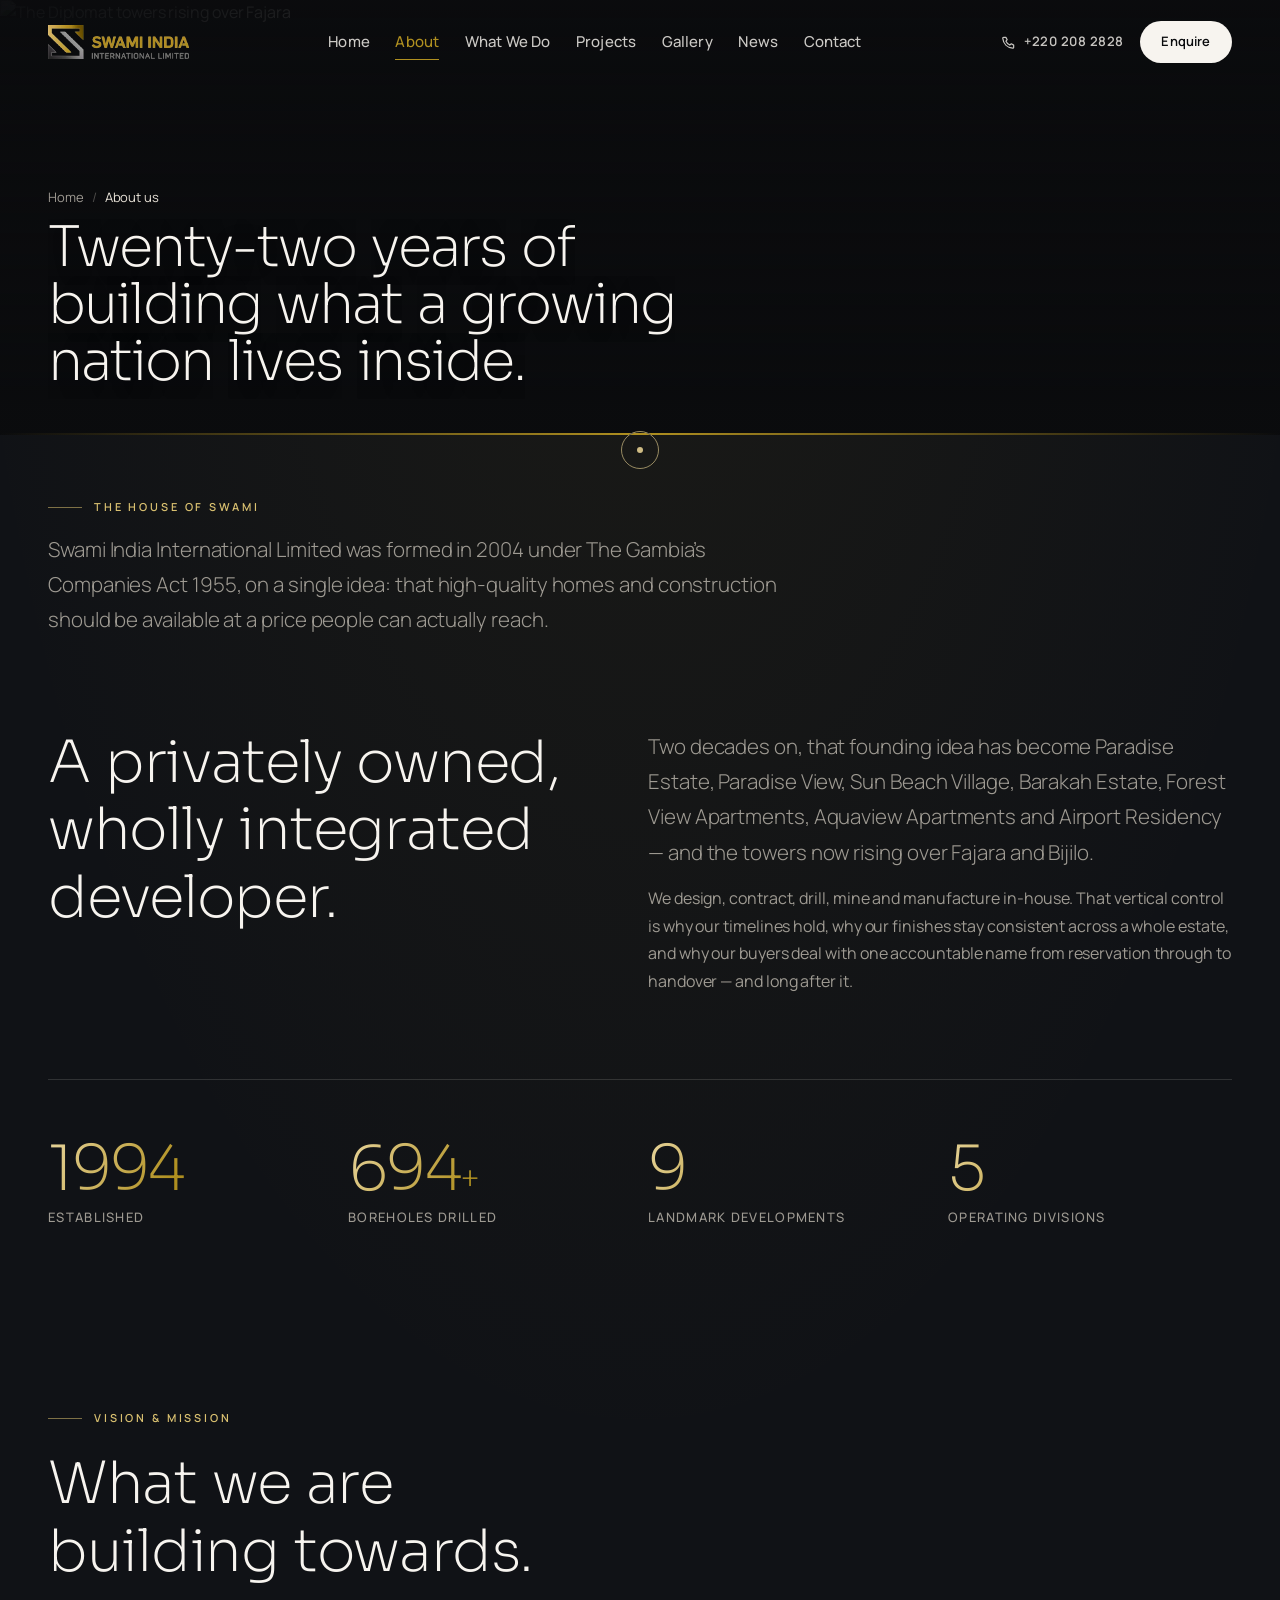
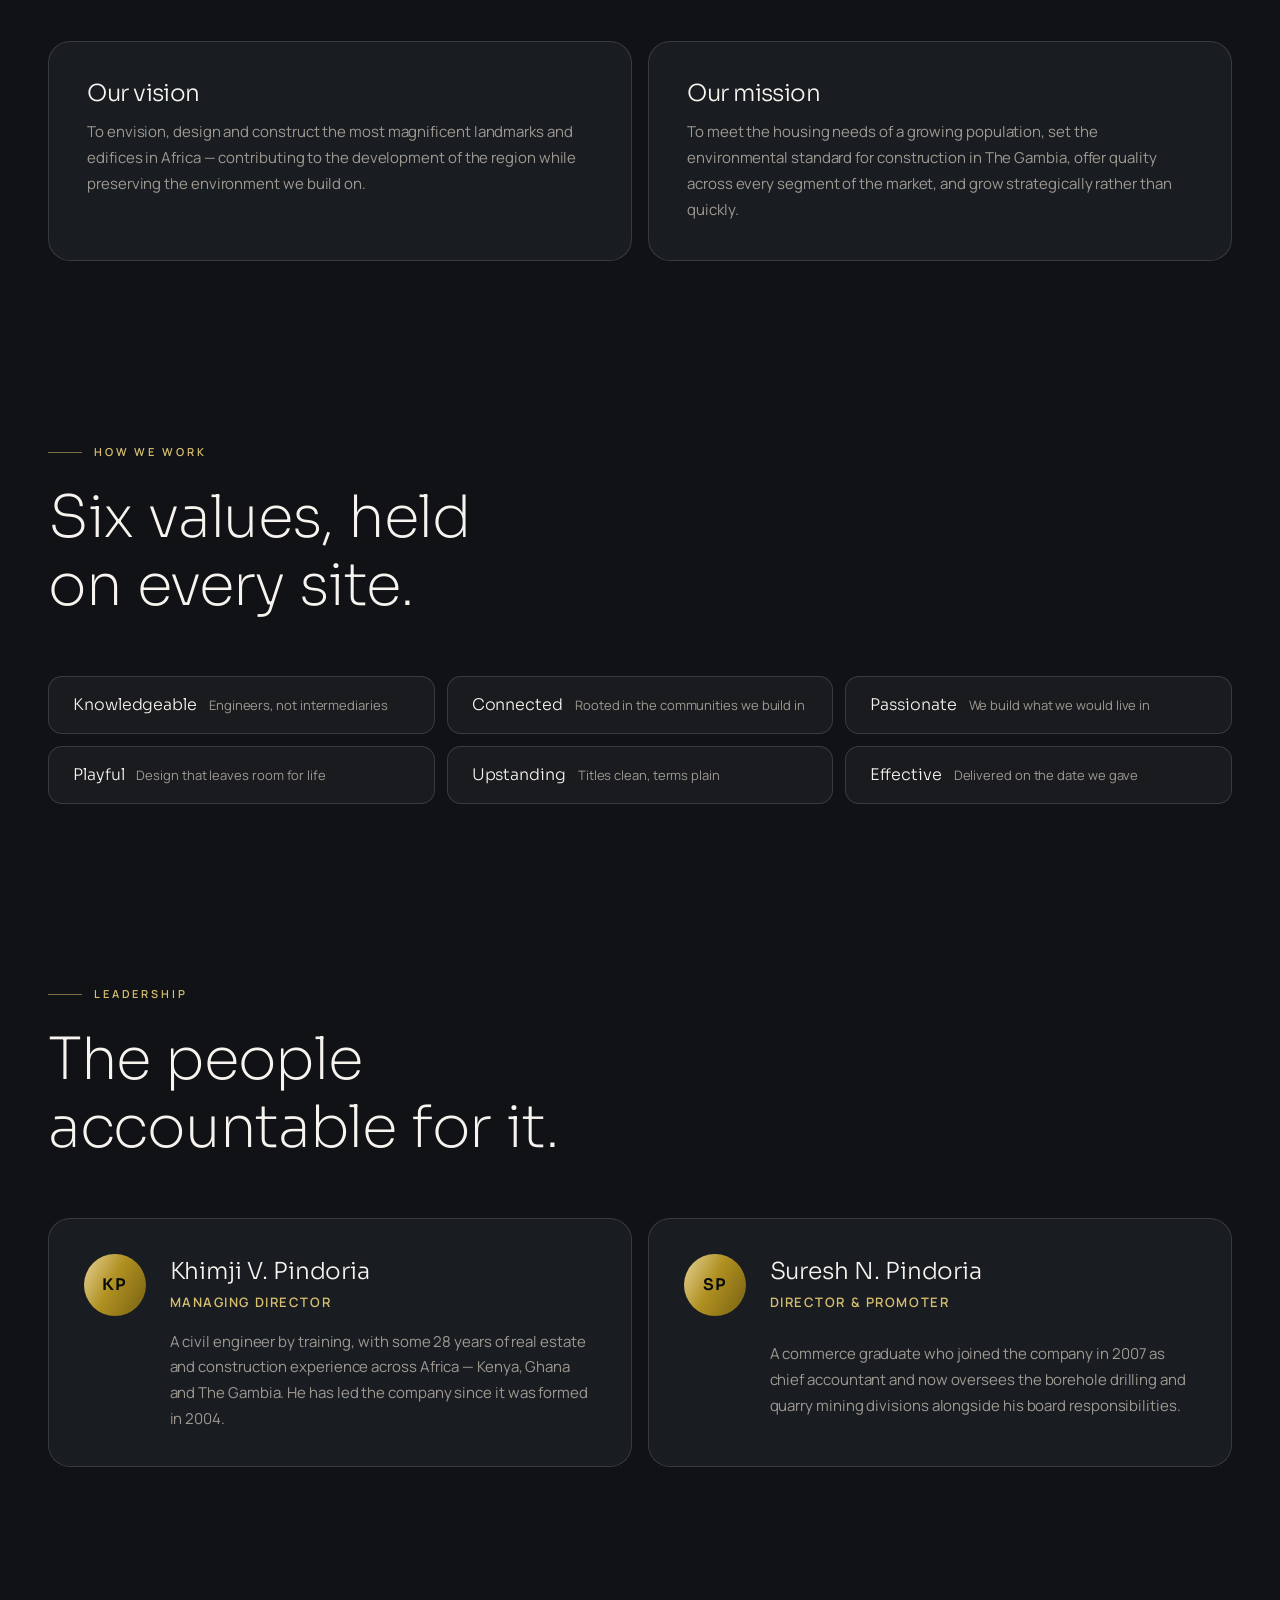
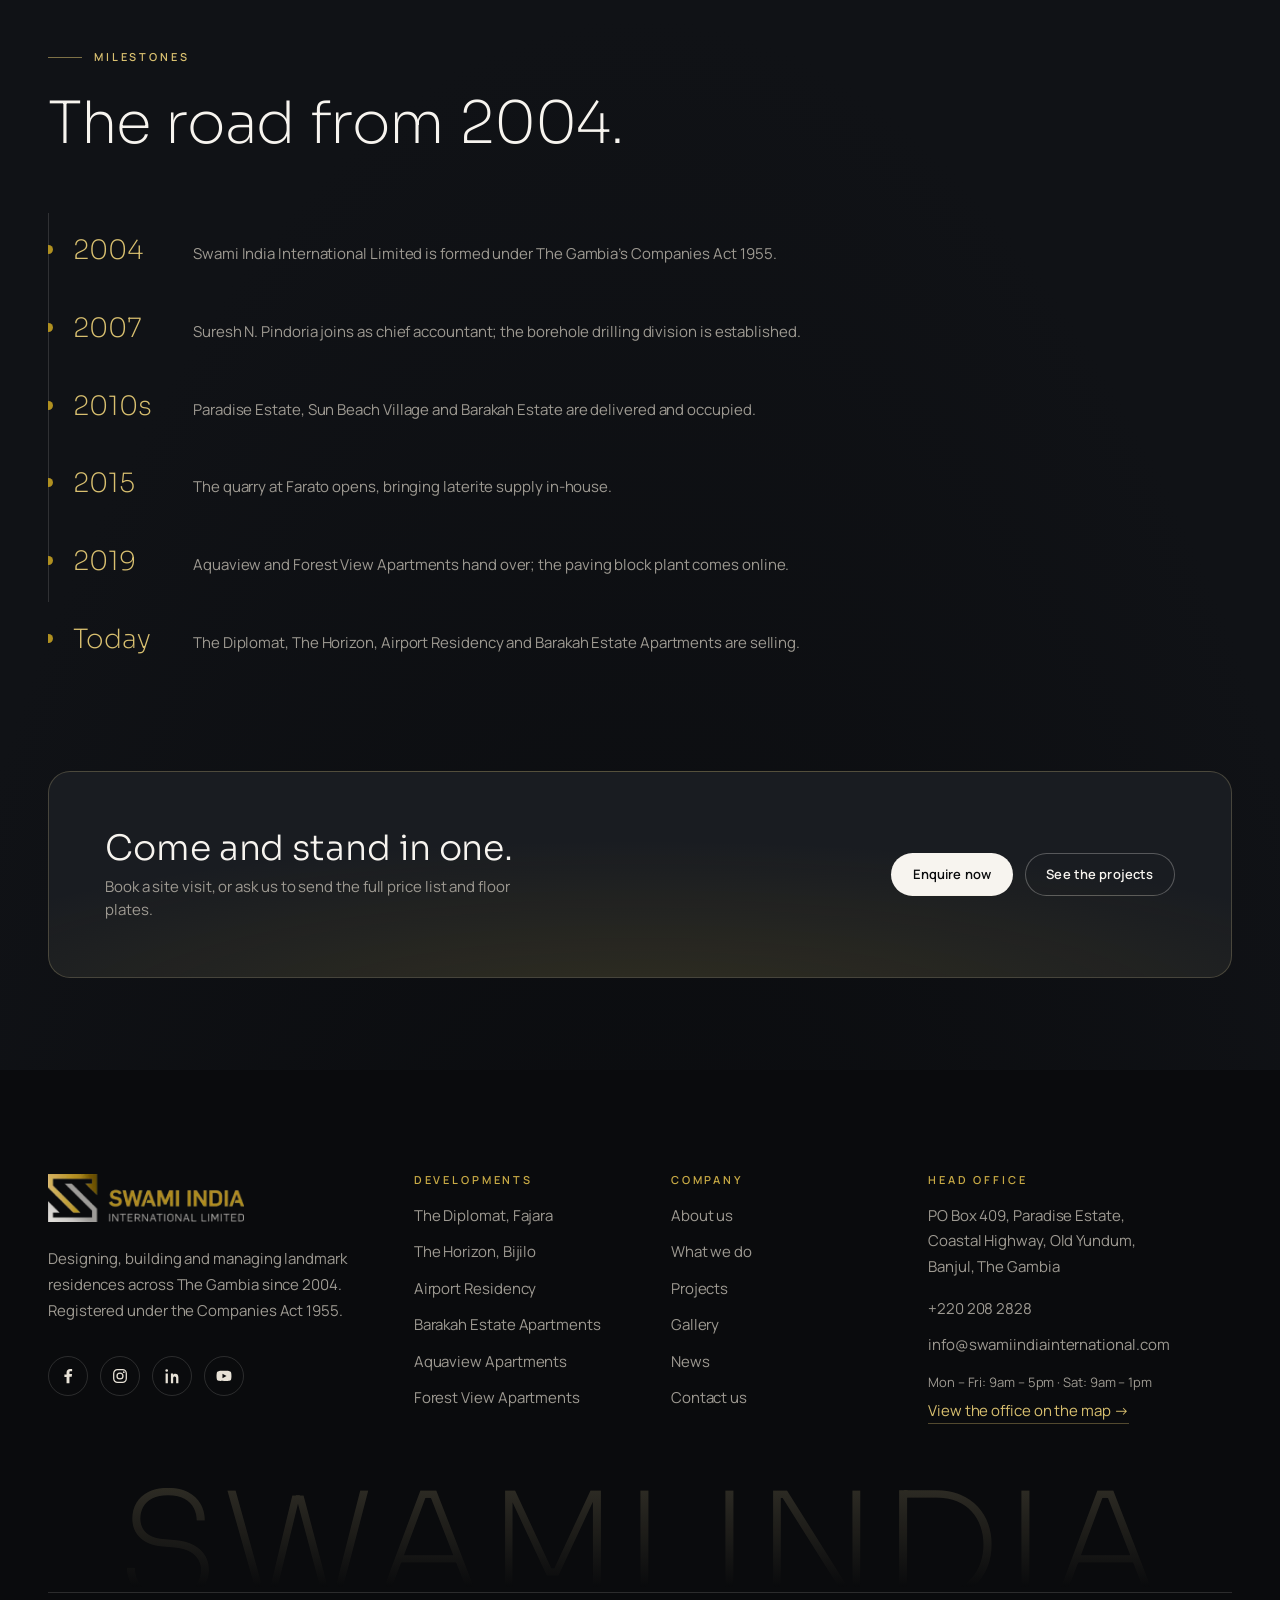
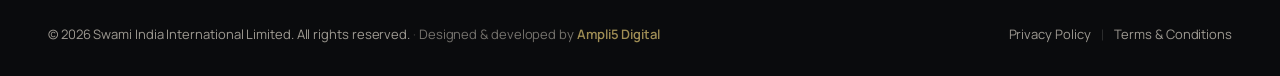
==== commit 17980af0: "change design details pages" ====
--- a/about-us.html
+++ b/about-us.html
@@ -31,17 +31,6 @@
 
 <script>document.documentElement.className = document.documentElement.className.replace('no-js','js');</script>
 
-<script type="application/ld+json">
-{"@context":"https://schema.org","@type":"AboutPage","name":"About Swami India International Limited",
-"url":"https://www.swamiindiainternational.com/about-us/",
-"mainEntity":{"@type":"Organization","name":"Swami India International Limited","foundingDate":"2004",
-"description":"A privately owned, diversified real estate developer and contractor in The Gambia, formed in 2004 under the Companies Act 1955.",
-"employee":[{"@type":"Person","name":"Khimji V. Pindoria","jobTitle":"Managing Director"},
-{"@type":"Person","name":"Suresh N. Pindoria","jobTitle":"Director & Promoter"}]}}
-</script>
-<script type="application/ld+json">
-{"@context":"https://schema.org","@type":"BreadcrumbList","itemListElement":[{"@type":"ListItem","position":1,"name":"Home","item":"https://www.swamiindiainternational.com/"},{"@type":"ListItem","position":2,"name":"About us","item":"https://www.swamiindiainternational.com/about-us/"}]}
-</script>
 </head>
 
 <body class="on-dark subpage" id="top">
@@ -325,7 +314,6 @@
   </div>
 </section></main>
 
-
 <!-- ══════════════════════════════ FOOTER ══════════════════════════════ -->
 <footer class="footer on-dark">
   <div class="shell">
